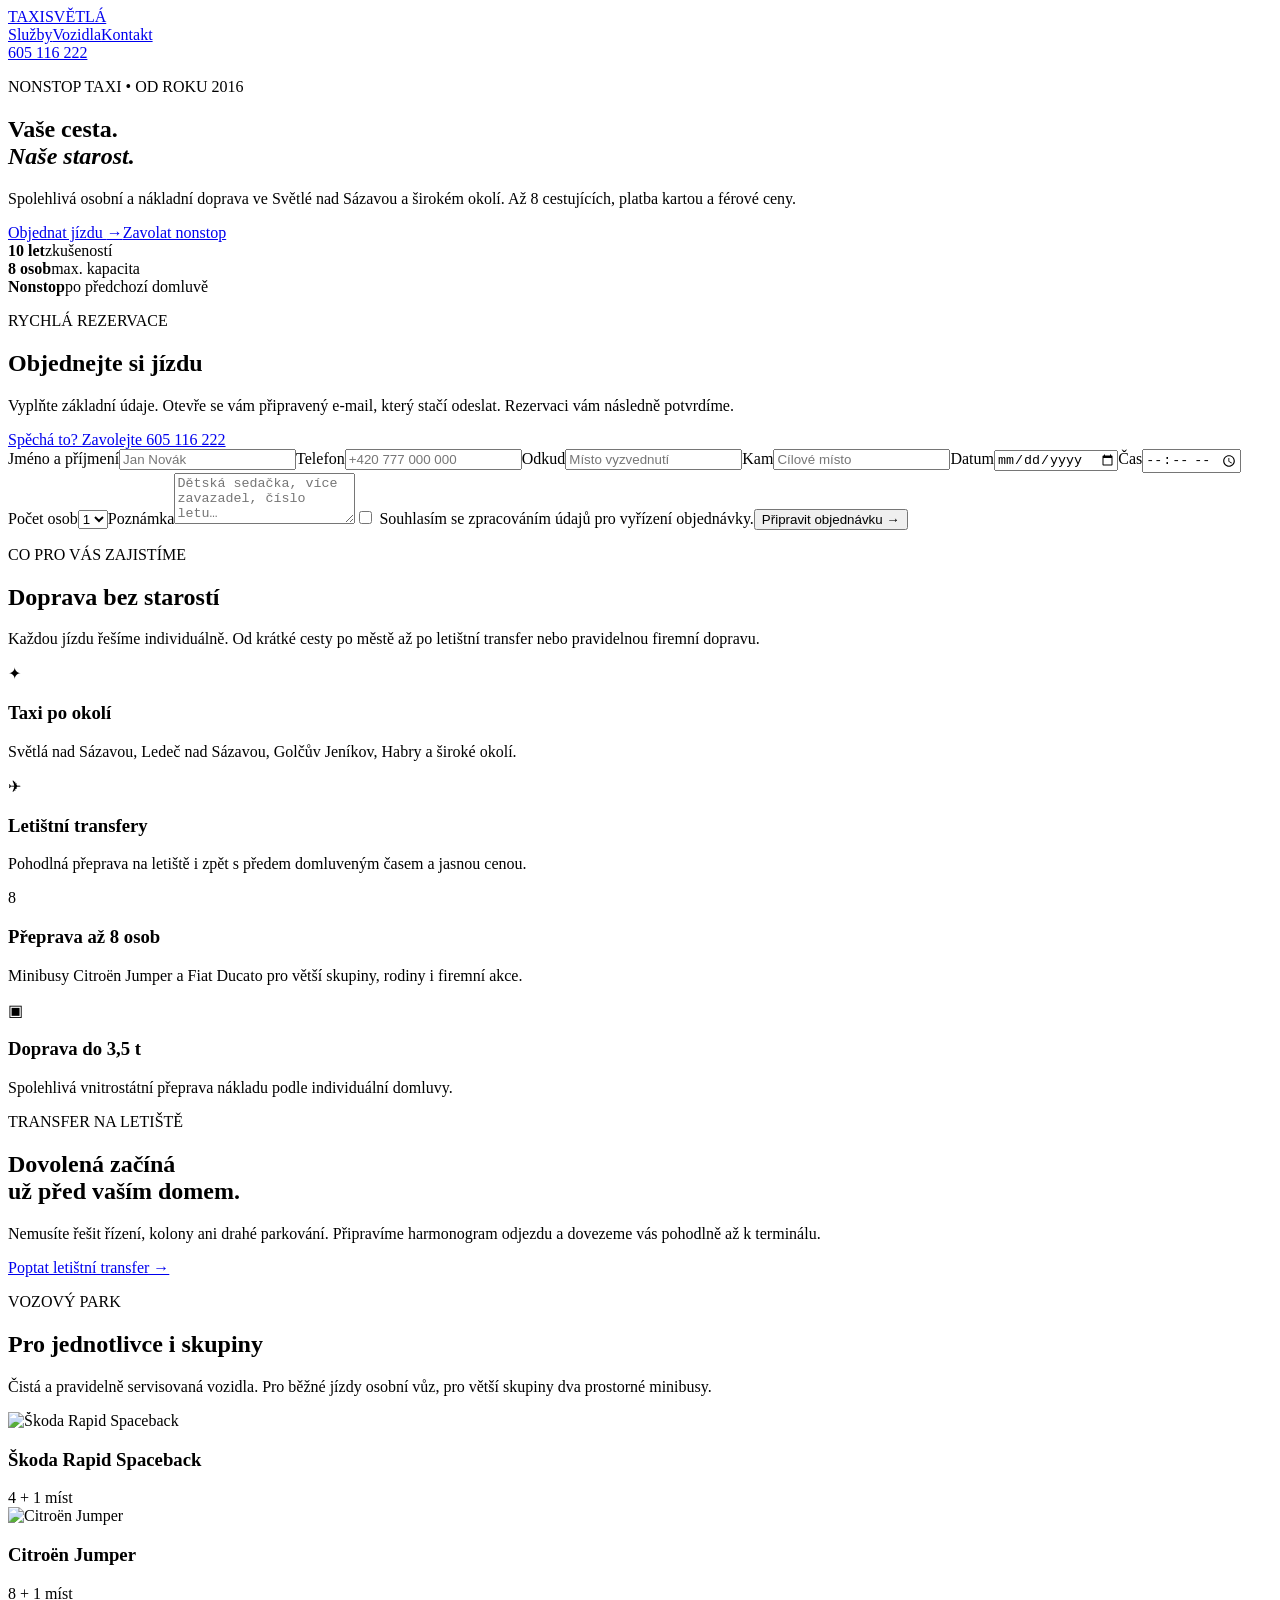
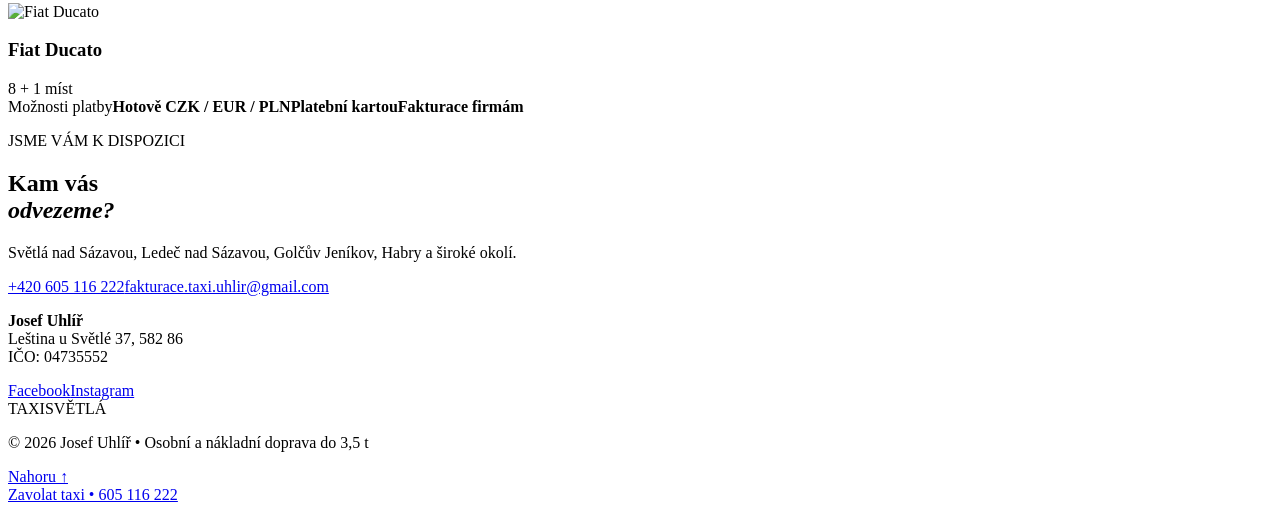
==== index.html @ 85c6365f "Vytvořit nový web Taxi Světlá" ====
<!doctype html>
<html lang="cs">
<head>
  <meta charset="utf-8">
  <meta name="viewport" content="width=device-width,initial-scale=1">
  <title>Nejlevnější taxi Světlá nad Sázavou</title>
  <meta name="description" content="Nonstop taxi Světlá nad Sázavou a okolí. Přeprava až 8 osob, letištní transfery, platba kartou a nákladní doprava do 3,5 t.">
  <link rel="icon" href="images/logo.png">
  <link rel="stylesheet" href="styles.css">
</head>
<body>
<header class="topbar"><a class="brand" href="#top"><span class="brand-mark">TAXI</span><span>SVĚTLÁ</span></a><nav><a href="#sluzby">Služby</a><a href="#vozidla">Vozidla</a><a href="#kontakt">Kontakt</a></nav><a class="phone-pill" href="tel:+420605116222">605 116 222</a></header>
<main>
  <section class="hero" id="top"><div class="hero-overlay"></div><div class="hero-content"><p class="eyebrow"><span></span> NONSTOP TAXI • OD ROKU 2016</p><h1>Vaše cesta.<br><em>Naše starost.</em></h1><p class="hero-copy">Spolehlivá osobní a nákladní doprava ve Světlé nad Sázavou a širokém okolí. Až 8 cestujících, platba kartou a férové ceny.</p><div class="hero-actions"><a class="button button-primary" href="#objednat">Objednat jízdu <span>→</span></a><a class="button button-ghost" href="tel:+420605116222">Zavolat nonstop</a></div><div class="hero-facts"><div><strong>10 let</strong><span>zkušeností</span></div><div><strong>8 osob</strong><span>max. kapacita</span></div><div><strong>Nonstop</strong><span>po předchozí domluvě</span></div></div></div></section>
  <section class="booking-wrap" id="objednat"><div class="booking-intro"><p class="eyebrow"><span></span> RYCHLÁ REZERVACE</p><h2>Objednejte si jízdu</h2><p>Vyplňte základní údaje. Otevře se vám připravený e-mail, který stačí odeslat. Rezervaci vám následně potvrdíme.</p><a href="tel:+420605116222">Spěchá to? Zavolejte 605 116 222</a></div><form class="booking-form" id="booking-form"><label>Jméno a příjmení<input name="name" required autocomplete="name" placeholder="Jan Novák"></label><label>Telefon<input name="phone" required type="tel" autocomplete="tel" placeholder="+420 777 000 000"></label><label>Odkud<input name="from" required placeholder="Místo vyzvednutí"></label><label>Kam<input name="to" required placeholder="Cílové místo"></label><label>Datum<input name="date" required type="date"></label><label>Čas<input name="time" required type="time"></label><label>Počet osob<select name="people"><option>1</option><option>2</option><option>3</option><option>4</option><option>5</option><option>6</option><option>7</option><option>8</option></select></label><label class="wide">Poznámka<textarea name="note" rows="3" placeholder="Dětská sedačka, více zavazadel, číslo letu…"></textarea></label><label class="consent wide"><input type="checkbox" required> Souhlasím se zpracováním údajů pro vyřízení objednávky.</label><button class="button button-primary wide" type="submit">Připravit objednávku <span>→</span></button></form></section>
  <section class="section services" id="sluzby"><div class="section-heading"><div><p class="eyebrow"><span></span> CO PRO VÁS ZAJISTÍME</p><h2>Doprava bez starostí</h2></div><p>Každou jízdu řešíme individuálně. Od krátké cesty po městě až po letištní transfer nebo pravidelnou firemní dopravu.</p></div><div class="service-grid"><article><span class="service-icon">✦</span><h3>Taxi po okolí</h3><p>Světlá nad Sázavou, Ledeč nad Sázavou, Golčův Jeníkov, Habry a široké okolí.</p></article><article><span class="service-icon">✈</span><h3>Letištní transfery</h3><p>Pohodlná přeprava na letiště i zpět s předem domluveným časem a jasnou cenou.</p></article><article><span class="service-icon">8</span><h3>Přeprava až 8 osob</h3><p>Minibusy Citroën Jumper a Fiat Ducato pro větší skupiny, rodiny i firemní akce.</p></article><article><span class="service-icon">▣</span><h3>Doprava do 3,5 t</h3><p>Spolehlivá vnitrostátní přeprava nákladu podle individuální domluvy.</p></article></div></section>
  <section class="airport-band"><div><p class="eyebrow"><span></span> TRANSFER NA LETIŠTĚ</p><h2>Dovolená začíná<br>už před vaším domem.</h2></div><div><p>Nemusíte řešit řízení, kolony ani drahé parkování. Připravíme harmonogram odjezdu a dovezeme vás pohodlně až k terminálu.</p><a class="text-link" href="#objednat">Poptat letištní transfer →</a></div></section>
  <section class="section fleet" id="vozidla"><div class="section-heading"><div><p class="eyebrow"><span></span> VOZOVÝ PARK</p><h2>Pro jednotlivce i skupiny</h2></div><p>Čistá a pravidelně servisovaná vozidla. Pro běžné jízdy osobní vůz, pro větší skupiny dva prostorné minibusy.</p></div><div class="fleet-grid"><article><img src="images/vehicle-5.jpg" alt="Škoda Rapid Spaceback"><div><h3>Škoda Rapid Spaceback</h3><span>4 + 1 míst</span></div></article><article><img src="images/vehicle-1.jpg" alt="Citroën Jumper"><div><h3>Citroën Jumper</h3><span>8 + 1 míst</span></div></article><article><img src="images/vehicle-4.jpg" alt="Fiat Ducato"><div><h3>Fiat Ducato</h3><span>8 + 1 míst</span></div></article></div></section>
  <section class="payments"><span>Možnosti platby</span><strong>Hotově CZK / EUR / PLN</strong><strong>Platební kartou</strong><strong>Fakturace firmám</strong></section>
  <section class="contact" id="kontakt"><div><p class="eyebrow"><span></span> JSME VÁM K DISPOZICI</p><h2>Kam vás<br><em>odvezeme?</em></h2><p class="contact-copy">Světlá nad Sázavou, Ledeč nad Sázavou, Golčův Jeníkov, Habry a široké okolí.</p></div><div class="contact-card"><a class="big-phone" href="tel:+420605116222">+420 605 116 222</a><a href="mailto:fakturace.taxi.uhlir@gmail.com">fakturace.taxi.uhlir@gmail.com</a><p><strong>Josef Uhlíř</strong><br>Leština u Světlé 37, 582 86<br>IČO: 04735552</p><div class="socials"><a href="https://www.facebook.com/taxi.vysocina/" target="_blank" rel="noreferrer">Facebook</a><a href="https://www.instagram.com/nej.taxi/" target="_blank" rel="noreferrer">Instagram</a></div></div></section>
</main>
<footer><div class="brand"><span class="brand-mark">TAXI</span><span>SVĚTLÁ</span></div><p>© 2026 Josef Uhlíř • Osobní a nákladní doprava do 3,5 t</p><a href="#top">Nahoru ↑</a></footer><a class="mobile-call" href="tel:+420605116222">Zavolat taxi • 605 116 222</a>
<script src="script.js"></script>
</body></html>
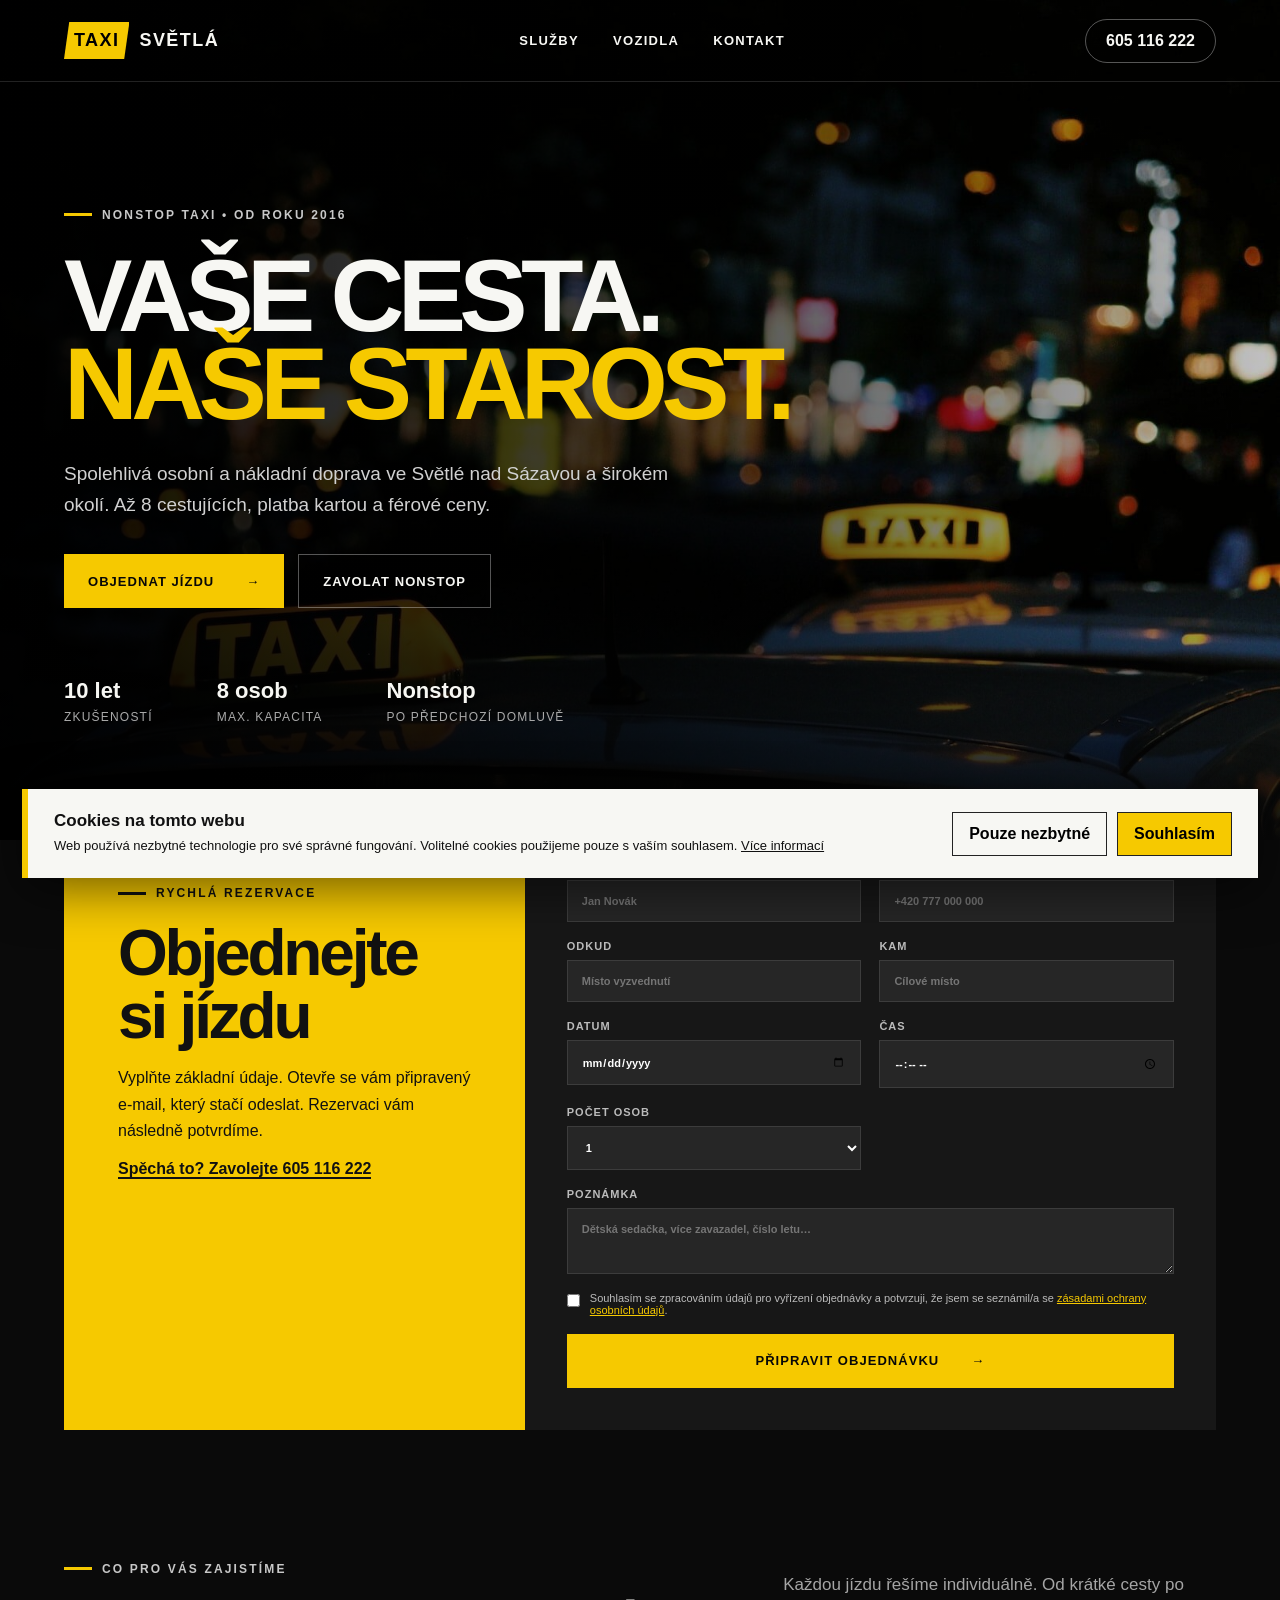
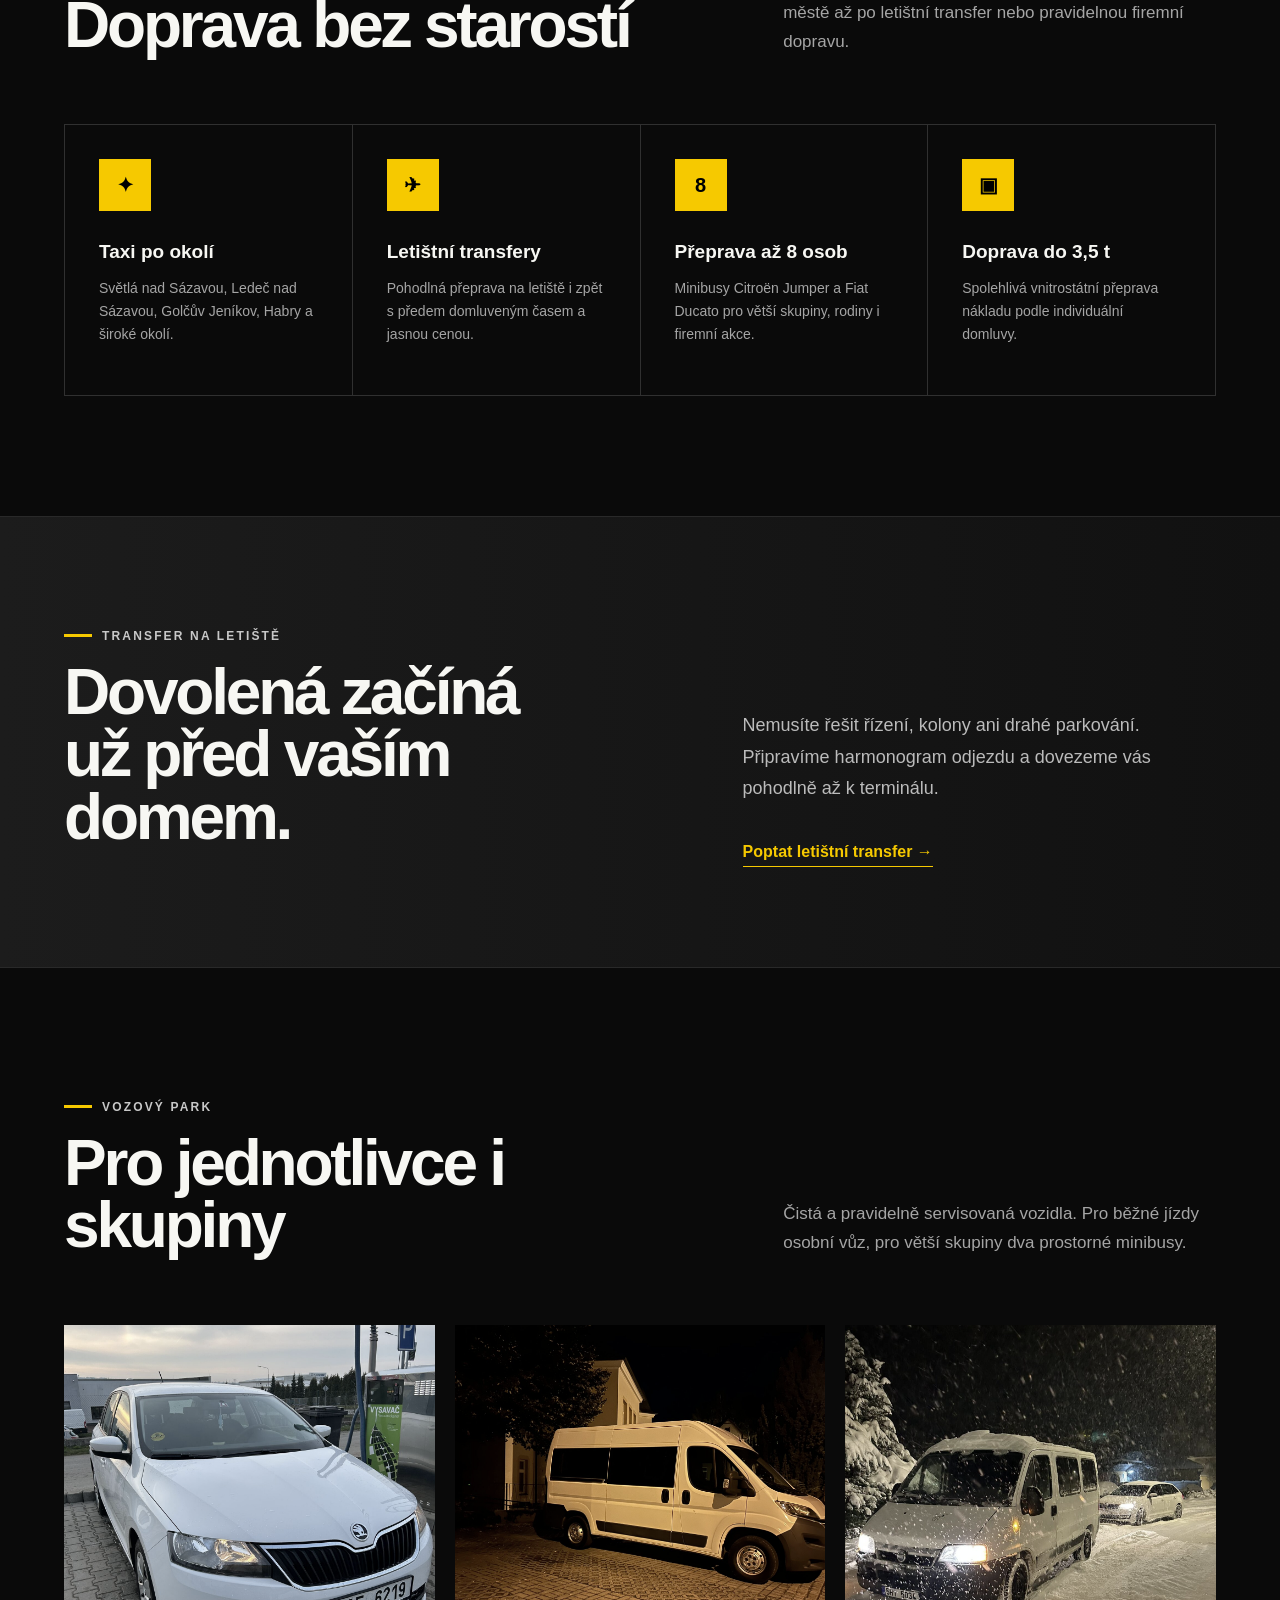
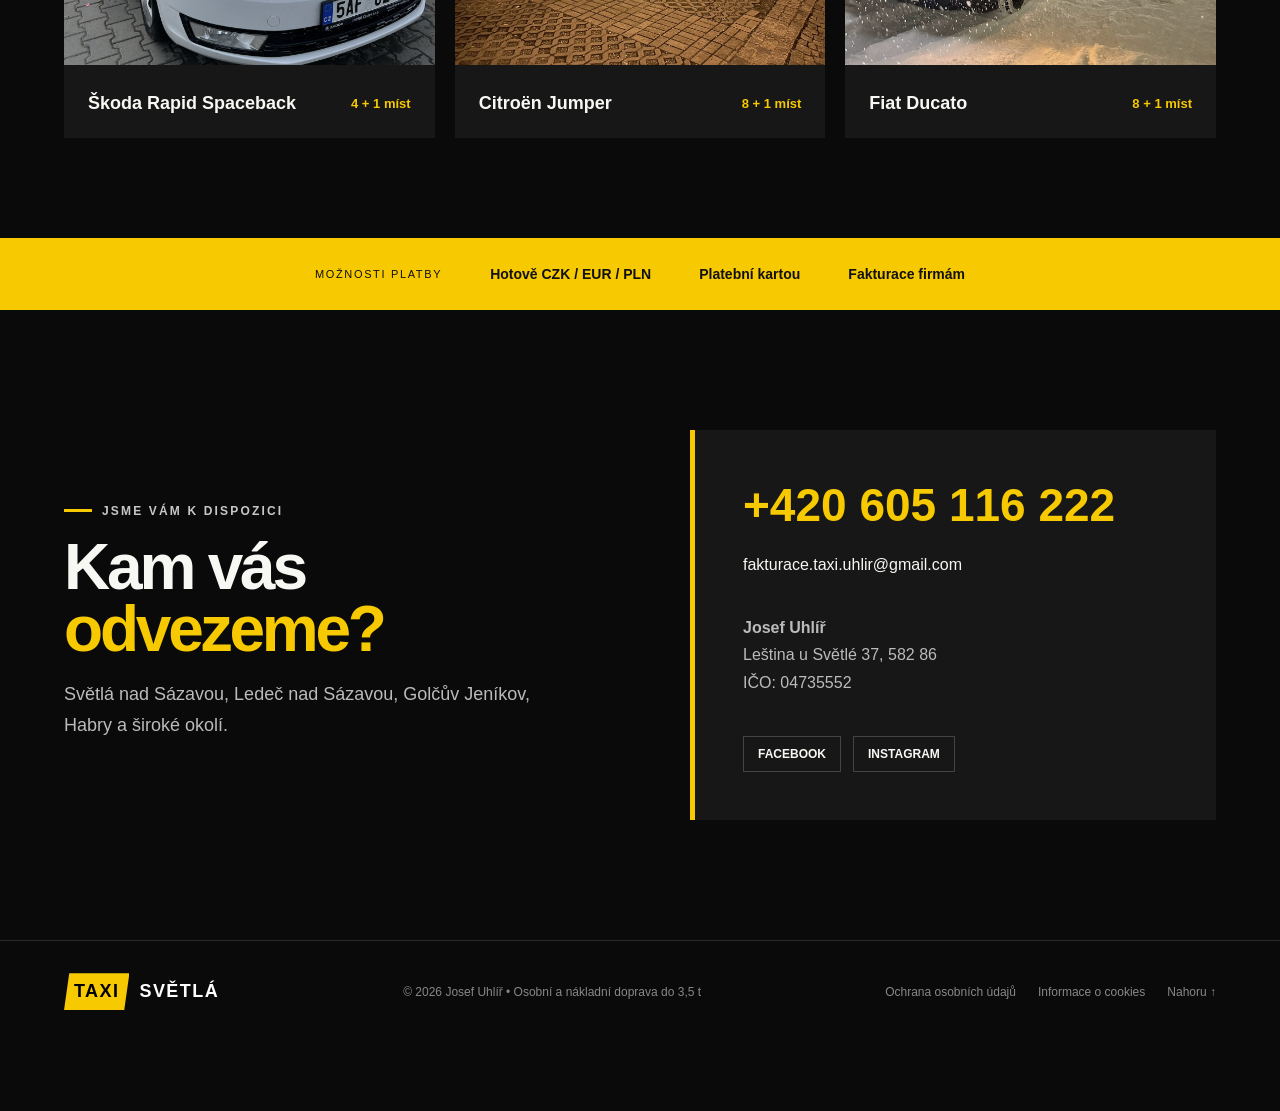
==== commit cc7caabe: "Doplnit ochranu osobních údajů a cookies" ====
--- a/index.html
+++ b/index.html
@@ -12,13 +12,14 @@
 <header class="topbar"><a class="brand" href="#top"><span class="brand-mark">TAXI</span><span>SVĚTLÁ</span></a><nav><a href="#sluzby">Služby</a><a href="#vozidla">Vozidla</a><a href="#kontakt">Kontakt</a></nav><a class="phone-pill" href="tel:+420605116222">605 116 222</a></header>
 <main>
   <section class="hero" id="top"><div class="hero-overlay"></div><div class="hero-content"><p class="eyebrow"><span></span> NONSTOP TAXI • OD ROKU 2016</p><h1>Vaše cesta.<br><em>Naše starost.</em></h1><p class="hero-copy">Spolehlivá osobní a nákladní doprava ve Světlé nad Sázavou a širokém okolí. Až 8 cestujících, platba kartou a férové ceny.</p><div class="hero-actions"><a class="button button-primary" href="#objednat">Objednat jízdu <span>→</span></a><a class="button button-ghost" href="tel:+420605116222">Zavolat nonstop</a></div><div class="hero-facts"><div><strong>10 let</strong><span>zkušeností</span></div><div><strong>8 osob</strong><span>max. kapacita</span></div><div><strong>Nonstop</strong><span>po předchozí domluvě</span></div></div></div></section>
-  <section class="booking-wrap" id="objednat"><div class="booking-intro"><p class="eyebrow"><span></span> RYCHLÁ REZERVACE</p><h2>Objednejte si jízdu</h2><p>Vyplňte základní údaje. Otevře se vám připravený e-mail, který stačí odeslat. Rezervaci vám následně potvrdíme.</p><a href="tel:+420605116222">Spěchá to? Zavolejte 605 116 222</a></div><form class="booking-form" id="booking-form"><label>Jméno a příjmení<input name="name" required autocomplete="name" placeholder="Jan Novák"></label><label>Telefon<input name="phone" required type="tel" autocomplete="tel" placeholder="+420 777 000 000"></label><label>Odkud<input name="from" required placeholder="Místo vyzvednutí"></label><label>Kam<input name="to" required placeholder="Cílové místo"></label><label>Datum<input name="date" required type="date"></label><label>Čas<input name="time" required type="time"></label><label>Počet osob<select name="people"><option>1</option><option>2</option><option>3</option><option>4</option><option>5</option><option>6</option><option>7</option><option>8</option></select></label><label class="wide">Poznámka<textarea name="note" rows="3" placeholder="Dětská sedačka, více zavazadel, číslo letu…"></textarea></label><label class="consent wide"><input type="checkbox" required> Souhlasím se zpracováním údajů pro vyřízení objednávky.</label><button class="button button-primary wide" type="submit">Připravit objednávku <span>→</span></button></form></section>
+  <section class="booking-wrap" id="objednat"><div class="booking-intro"><p class="eyebrow"><span></span> RYCHLÁ REZERVACE</p><h2>Objednejte si jízdu</h2><p>Vyplňte základní údaje. Otevře se vám připravený e-mail, který stačí odeslat. Rezervaci vám následně potvrdíme.</p><a href="tel:+420605116222">Spěchá to? Zavolejte 605 116 222</a></div><form class="booking-form" id="booking-form"><label>Jméno a příjmení<input name="name" required autocomplete="name" placeholder="Jan Novák"></label><label>Telefon<input name="phone" required type="tel" autocomplete="tel" placeholder="+420 777 000 000"></label><label>Odkud<input name="from" required placeholder="Místo vyzvednutí"></label><label>Kam<input name="to" required placeholder="Cílové místo"></label><label>Datum<input name="date" required type="date"></label><label>Čas<input name="time" required type="time"></label><label>Počet osob<select name="people"><option>1</option><option>2</option><option>3</option><option>4</option><option>5</option><option>6</option><option>7</option><option>8</option></select></label><label class="wide">Poznámka<textarea name="note" rows="3" placeholder="Dětská sedačka, více zavazadel, číslo letu…"></textarea></label><label class="consent wide"><input type="checkbox" required><span>Souhlasím se zpracováním údajů pro vyřízení objednávky a potvrzuji, že jsem se seznámil/a se <a href="https://docs.google.com/document/d/1Jdb0YpzjIGGWx3XUp6pt6xvga-RxMo_zxianE8-rR-A/edit?tab=t.0#heading=h.cfyzyocab2c8" target="_blank" rel="noreferrer">zásadami ochrany osobních údajů</a>.</span></label><button class="button button-primary wide" type="submit">Připravit objednávku <span>→</span></button></form></section>
   <section class="section services" id="sluzby"><div class="section-heading"><div><p class="eyebrow"><span></span> CO PRO VÁS ZAJISTÍME</p><h2>Doprava bez starostí</h2></div><p>Každou jízdu řešíme individuálně. Od krátké cesty po městě až po letištní transfer nebo pravidelnou firemní dopravu.</p></div><div class="service-grid"><article><span class="service-icon">✦</span><h3>Taxi po okolí</h3><p>Světlá nad Sázavou, Ledeč nad Sázavou, Golčův Jeníkov, Habry a široké okolí.</p></article><article><span class="service-icon">✈</span><h3>Letištní transfery</h3><p>Pohodlná přeprava na letiště i zpět s předem domluveným časem a jasnou cenou.</p></article><article><span class="service-icon">8</span><h3>Přeprava až 8 osob</h3><p>Minibusy Citroën Jumper a Fiat Ducato pro větší skupiny, rodiny i firemní akce.</p></article><article><span class="service-icon">▣</span><h3>Doprava do 3,5 t</h3><p>Spolehlivá vnitrostátní přeprava nákladu podle individuální domluvy.</p></article></div></section>
   <section class="airport-band"><div><p class="eyebrow"><span></span> TRANSFER NA LETIŠTĚ</p><h2>Dovolená začíná<br>už před vaším domem.</h2></div><div><p>Nemusíte řešit řízení, kolony ani drahé parkování. Připravíme harmonogram odjezdu a dovezeme vás pohodlně až k terminálu.</p><a class="text-link" href="#objednat">Poptat letištní transfer →</a></div></section>
   <section class="section fleet" id="vozidla"><div class="section-heading"><div><p class="eyebrow"><span></span> VOZOVÝ PARK</p><h2>Pro jednotlivce i skupiny</h2></div><p>Čistá a pravidelně servisovaná vozidla. Pro běžné jízdy osobní vůz, pro větší skupiny dva prostorné minibusy.</p></div><div class="fleet-grid"><article><img src="images/vehicle-5.jpg" alt="Škoda Rapid Spaceback"><div><h3>Škoda Rapid Spaceback</h3><span>4 + 1 míst</span></div></article><article><img src="images/vehicle-1.jpg" alt="Citroën Jumper"><div><h3>Citroën Jumper</h3><span>8 + 1 míst</span></div></article><article><img src="images/vehicle-4.jpg" alt="Fiat Ducato"><div><h3>Fiat Ducato</h3><span>8 + 1 míst</span></div></article></div></section>
   <section class="payments"><span>Možnosti platby</span><strong>Hotově CZK / EUR / PLN</strong><strong>Platební kartou</strong><strong>Fakturace firmám</strong></section>
   <section class="contact" id="kontakt"><div><p class="eyebrow"><span></span> JSME VÁM K DISPOZICI</p><h2>Kam vás<br><em>odvezeme?</em></h2><p class="contact-copy">Světlá nad Sázavou, Ledeč nad Sázavou, Golčův Jeníkov, Habry a široké okolí.</p></div><div class="contact-card"><a class="big-phone" href="tel:+420605116222">+420 605 116 222</a><a href="mailto:fakturace.taxi.uhlir@gmail.com">fakturace.taxi.uhlir@gmail.com</a><p><strong>Josef Uhlíř</strong><br>Leština u Světlé 37, 582 86<br>IČO: 04735552</p><div class="socials"><a href="https://www.facebook.com/taxi.vysocina/" target="_blank" rel="noreferrer">Facebook</a><a href="https://www.instagram.com/nej.taxi/" target="_blank" rel="noreferrer">Instagram</a></div></div></section>
 </main>
-<footer><div class="brand"><span class="brand-mark">TAXI</span><span>SVĚTLÁ</span></div><p>© 2026 Josef Uhlíř • Osobní a nákladní doprava do 3,5 t</p><a href="#top">Nahoru ↑</a></footer><a class="mobile-call" href="tel:+420605116222">Zavolat taxi • 605 116 222</a>
+<footer><div class="brand"><span class="brand-mark">TAXI</span><span>SVĚTLÁ</span></div><p>© 2026 Josef Uhlíř • Osobní a nákladní doprava do 3,5 t</p><div class="footer-links"><a href="https://docs.google.com/document/d/1Jdb0YpzjIGGWx3XUp6pt6xvga-RxMo_zxianE8-rR-A/edit?tab=t.0#heading=h.cfyzyocab2c8" target="_blank" rel="noreferrer">Ochrana osobních údajů</a><a href="cookies.html">Informace o cookies</a><a href="#top">Nahoru ↑</a></div></footer><a class="mobile-call" href="tel:+420605116222">Zavolat taxi • 605 116 222</a>
+<aside class="cookie-bar" id="cookie-bar" aria-label="Nastavení cookies"><div><strong>Cookies na tomto webu</strong><p>Web používá nezbytné technologie pro své správné fungování. Volitelné cookies použijeme pouze s vaším souhlasem. <a href="cookies.html">Více informací</a></p></div><div class="cookie-actions"><button id="cookies-essential" type="button">Pouze nezbytné</button><button id="cookies-accept" type="button">Souhlasím</button></div></aside>
 <script src="script.js"></script>
 </body></html>
--- a/styles.css
+++ b/styles.css
@@ -0,0 +1,14 @@
+
+:root { --yellow:#f6c900; --black:#0a0a0a; --panel:#151515; --muted:#a5a5a5; --white:#f7f7f3; }
+*{box-sizing:border-box} html{scroll-behavior:smooth} body{margin:0;background:var(--black);color:var(--white);font-family:Arial,Helvetica,sans-serif} a{color:inherit;text-decoration:none} button,input,select,textarea{font:inherit}
+.topbar{height:82px;padding:0 5vw;display:flex;align-items:center;justify-content:space-between;position:absolute;inset:0 0 auto;z-index:10;border-bottom:1px solid #ffffff22}.brand{display:flex;align-items:center;gap:10px;font-weight:900;letter-spacing:.08em;font-size:18px}.brand-mark{background:var(--yellow);color:#000;padding:8px 10px;clip-path:polygon(8% 0,100% 0,92% 100%,0 100%)}nav{display:flex;gap:34px;font-size:13px;font-weight:700;text-transform:uppercase;letter-spacing:.1em}nav a:hover{color:var(--yellow)}.phone-pill{border:1px solid #ffffff55;border-radius:999px;padding:12px 20px;font-weight:800}.phone-pill:hover{background:var(--yellow);border-color:var(--yellow);color:#000}
+.hero{min-height:840px;position:relative;display:flex;align-items:center;background:url('images/hero.jpg') center/cover no-repeat}.hero-overlay{position:absolute;inset:0;background:linear-gradient(90deg,rgba(0,0,0,.95) 0%,rgba(0,0,0,.72) 50%,rgba(0,0,0,.22) 100%),linear-gradient(0deg,#0a0a0a 0%,transparent 28%)}.hero-content{width:min(1180px,90vw);margin:0 auto;position:relative;padding-top:80px}.eyebrow{display:flex;align-items:center;gap:10px;color:#c8c8c8;font-size:12px;font-weight:800;letter-spacing:.18em}.eyebrow span{display:inline-block;width:28px;height:3px;background:var(--yellow)}h1{font-size:clamp(58px,8vw,110px);line-height:.86;letter-spacing:-.065em;margin:30px 0;text-transform:uppercase;max-width:900px}h1 em,h2 em{font-style:normal;color:var(--yellow)}.hero-copy{max-width:640px;color:#d1d1d1;font-size:19px;line-height:1.65}.hero-actions{display:flex;gap:14px;margin-top:34px}.button{min-height:54px;padding:0 24px;display:inline-flex;align-items:center;justify-content:center;gap:32px;border:0;font-size:13px;font-weight:900;letter-spacing:.08em;text-transform:uppercase;cursor:pointer}.button-primary{background:var(--yellow);color:#080808}.button-primary:hover{background:#ffdc32}.button-ghost{border:1px solid #ffffff55}.button-ghost:hover{border-color:white}.hero-facts{display:flex;margin-top:70px;gap:64px}.hero-facts div{display:flex;flex-direction:column}.hero-facts strong{font-size:22px}.hero-facts span{color:#aaa;font-size:12px;text-transform:uppercase;letter-spacing:.1em;margin-top:6px}
+.booking-wrap{width:min(1180px,90vw);margin:-22px auto 0;position:relative;display:grid;grid-template-columns:.8fr 1.2fr;background:var(--yellow);color:#111}.booking-intro{padding:54px}.booking-intro .eyebrow{color:#111}.booking-intro .eyebrow span{background:#111}.booking-intro h2,.section h2,.airport-band h2,.contact h2{font-size:clamp(40px,5vw,68px);line-height:.98;letter-spacing:-.05em;margin:18px 0}.booking-intro p{line-height:1.65;max-width:430px}.booking-intro>a{font-weight:900;border-bottom:2px solid #111}.booking-form{background:#171717;padding:42px;display:grid;grid-template-columns:1fr 1fr;gap:18px;color:white}.booking-form label{font-size:11px;text-transform:uppercase;letter-spacing:.09em;color:#bbb;font-weight:800}.booking-form input,.booking-form select,.booking-form textarea{display:block;width:100%;margin-top:8px;background:#262626;border:1px solid #3c3c3c;color:white;padding:14px;outline:none}.booking-form input:focus,.booking-form select:focus,.booking-form textarea:focus{border-color:var(--yellow)}.booking-form .wide{grid-column:1/-1}.booking-form .consent{display:flex;align-items:flex-start;gap:10px;text-transform:none;font-weight:400;letter-spacing:0}.consent input{width:auto;margin:2px 0}.booking-form button{width:100%}
+.section{width:min(1180px,90vw);margin:0 auto;padding:120px 0}.section-heading{display:grid;grid-template-columns:1.2fr .8fr;gap:70px;align-items:end;margin-bottom:50px}.section-heading>p{color:var(--muted);font-size:17px;line-height:1.7}.service-grid{display:grid;grid-template-columns:repeat(4,1fr);border-top:1px solid #303030;border-left:1px solid #303030}.service-grid article{padding:34px;border-right:1px solid #303030;border-bottom:1px solid #303030;min-height:260px}.service-icon{display:grid;place-items:center;width:52px;height:52px;background:var(--yellow);color:#000;font-weight:900;font-size:20px}.service-grid h3{font-size:19px;margin:30px 0 12px}.service-grid p{color:var(--muted);line-height:1.65;font-size:14px}
+.airport-band{padding:100px max(5vw,calc((100vw - 1180px)/2));display:grid;grid-template-columns:1.1fr .9fr;gap:100px;align-items:end;background:linear-gradient(90deg,#1c1c1c,#111);border-top:1px solid #292929;border-bottom:1px solid #292929}.airport-band>div:last-child p{color:#bbb;font-size:18px;line-height:1.75}.text-link{display:inline-block;color:var(--yellow);font-weight:900;margin-top:20px;border-bottom:1px solid var(--yellow);padding-bottom:5px}
+.fleet{padding-bottom:100px}.fleet-grid{display:grid;grid-template-columns:repeat(3,1fr);gap:20px}.fleet-grid article{background:#171717;overflow:hidden}.fleet-grid img{width:100%;height:340px;object-fit:cover;filter:saturate(.75);transition:.4s}.fleet-grid article:hover img{transform:scale(1.025);filter:saturate(1)}.fleet-grid article>div{padding:24px;display:flex;justify-content:space-between;align-items:center}.fleet-grid h3{margin:0;font-size:18px}.fleet-grid span{color:var(--yellow);font-weight:800;font-size:13px}
+.payments{display:flex;align-items:center;justify-content:center;gap:48px;padding:28px 5vw;background:var(--yellow);color:#111}.payments span{text-transform:uppercase;font-size:11px;letter-spacing:.15em}.payments strong{font-size:14px}.contact{width:min(1180px,90vw);margin:0 auto;padding:120px 0;display:grid;grid-template-columns:1fr 1fr;gap:100px;align-items:center}.contact-copy{color:#bbb;max-width:500px;line-height:1.7;font-size:18px}.contact-card{background:#171717;border-left:5px solid var(--yellow);padding:48px;display:flex;flex-direction:column;align-items:flex-start;gap:24px}.big-phone{font-size:clamp(28px,4vw,46px);font-weight:900;color:var(--yellow)}.contact-card>p{color:#bbb;line-height:1.7}.socials{display:flex;gap:12px}.socials a{border:1px solid #444;padding:10px 14px;font-size:12px;font-weight:800;text-transform:uppercase}footer{border-top:1px solid #292929;padding:32px 5vw 100px;display:flex;align-items:center;justify-content:space-between;color:#888;font-size:12px}footer .brand{color:white}.mobile-call{display:none}
+@media(max-width:900px){nav{display:none}.hero{min-height:760px}.hero-content{padding-top:100px}.hero-facts{gap:28px}.booking-wrap,.section-heading,.airport-band,.contact{grid-template-columns:1fr}.booking-intro{padding:38px}.service-grid{grid-template-columns:1fr 1fr}.fleet-grid{grid-template-columns:1fr}.fleet-grid img{height:420px}.airport-band{gap:25px}.payments{flex-wrap:wrap;gap:20px 36px}.contact{gap:30px}}
+@media(max-width:600px){.topbar{height:70px}.phone-pill{display:none}.brand{font-size:14px}.hero{min-height:720px}.hero-overlay{background:linear-gradient(90deg,rgba(0,0,0,.93),rgba(0,0,0,.5)),linear-gradient(0deg,#0a0a0a,transparent 40%)}h1{font-size:54px}.hero-copy{font-size:16px}.hero-actions{flex-direction:column;align-items:stretch}.hero-facts{margin-top:42px;display:grid;grid-template-columns:1fr 1fr}.hero-facts div:last-child{display:none}.booking-wrap{width:100%;margin:0}.booking-form{grid-template-columns:1fr;padding:28px 20px}.booking-form label{grid-column:1/-1}.section{padding:80px 0}.section-heading{gap:10px}.service-grid{grid-template-columns:1fr}.service-grid article{min-height:auto}.airport-band{padding-top:70px;padding-bottom:70px}.fleet-grid img{height:300px}.payments{justify-content:flex-start}.contact{padding:80px 0}.contact-card{padding:28px 22px}.big-phone{font-size:27px}footer{padding-bottom:90px;align-items:flex-start;gap:20px;flex-direction:column}.mobile-call{display:block;position:fixed;z-index:30;bottom:12px;left:12px;right:12px;text-align:center;background:var(--yellow);color:#000;padding:16px;font-size:13px;font-weight:900;text-transform:uppercase;box-shadow:0 8px 28px #000}}
+
+.booking-form .honeypot{display:none}.consent a{color:var(--yellow);text-decoration:underline}.footer-links{display:flex;gap:22px}.footer-links a:hover{color:white}.cookie-bar{position:fixed;z-index:50;left:22px;right:22px;bottom:22px;background:#f7f7f3;color:#111;border-left:6px solid var(--yellow);box-shadow:0 12px 50px #0008;padding:22px 26px;display:flex;align-items:center;justify-content:space-between;gap:28px}.cookie-bar[hidden]{display:none}.cookie-bar strong{font-size:17px}.cookie-bar p{margin:6px 0 0;line-height:1.45;font-size:13px}.cookie-bar p a{text-decoration:underline}.cookie-actions{display:flex;gap:10px;flex-shrink:0}.cookie-actions button{border:1px solid #222;background:transparent;padding:12px 16px;font-weight:800;cursor:pointer}.cookie-actions button:last-child{background:var(--yellow)}.legal-page{width:min(850px,90vw);margin:0 auto;padding:60px 0 100px}.legal-page>.brand{margin-bottom:80px}.legal-page h1{font-size:clamp(50px,8vw,90px)}.legal-page h2{font-size:26px;margin-top:40px}.legal-page p{color:#bbb;line-height:1.75;font-size:16px}.legal-page .button{margin-top:30px}.thank-you{min-height:100vh;display:flex;flex-direction:column;align-items:flex-start;justify-content:center}.thank-you>.brand{position:absolute;top:50px}@media(max-width:700px){.cookie-bar{left:10px;right:10px;bottom:80px;align-items:stretch;flex-direction:column}.cookie-actions{display:grid;grid-template-columns:1fr 1fr}.footer-links{flex-direction:column}.legal-page>.brand{margin-bottom:55px}}
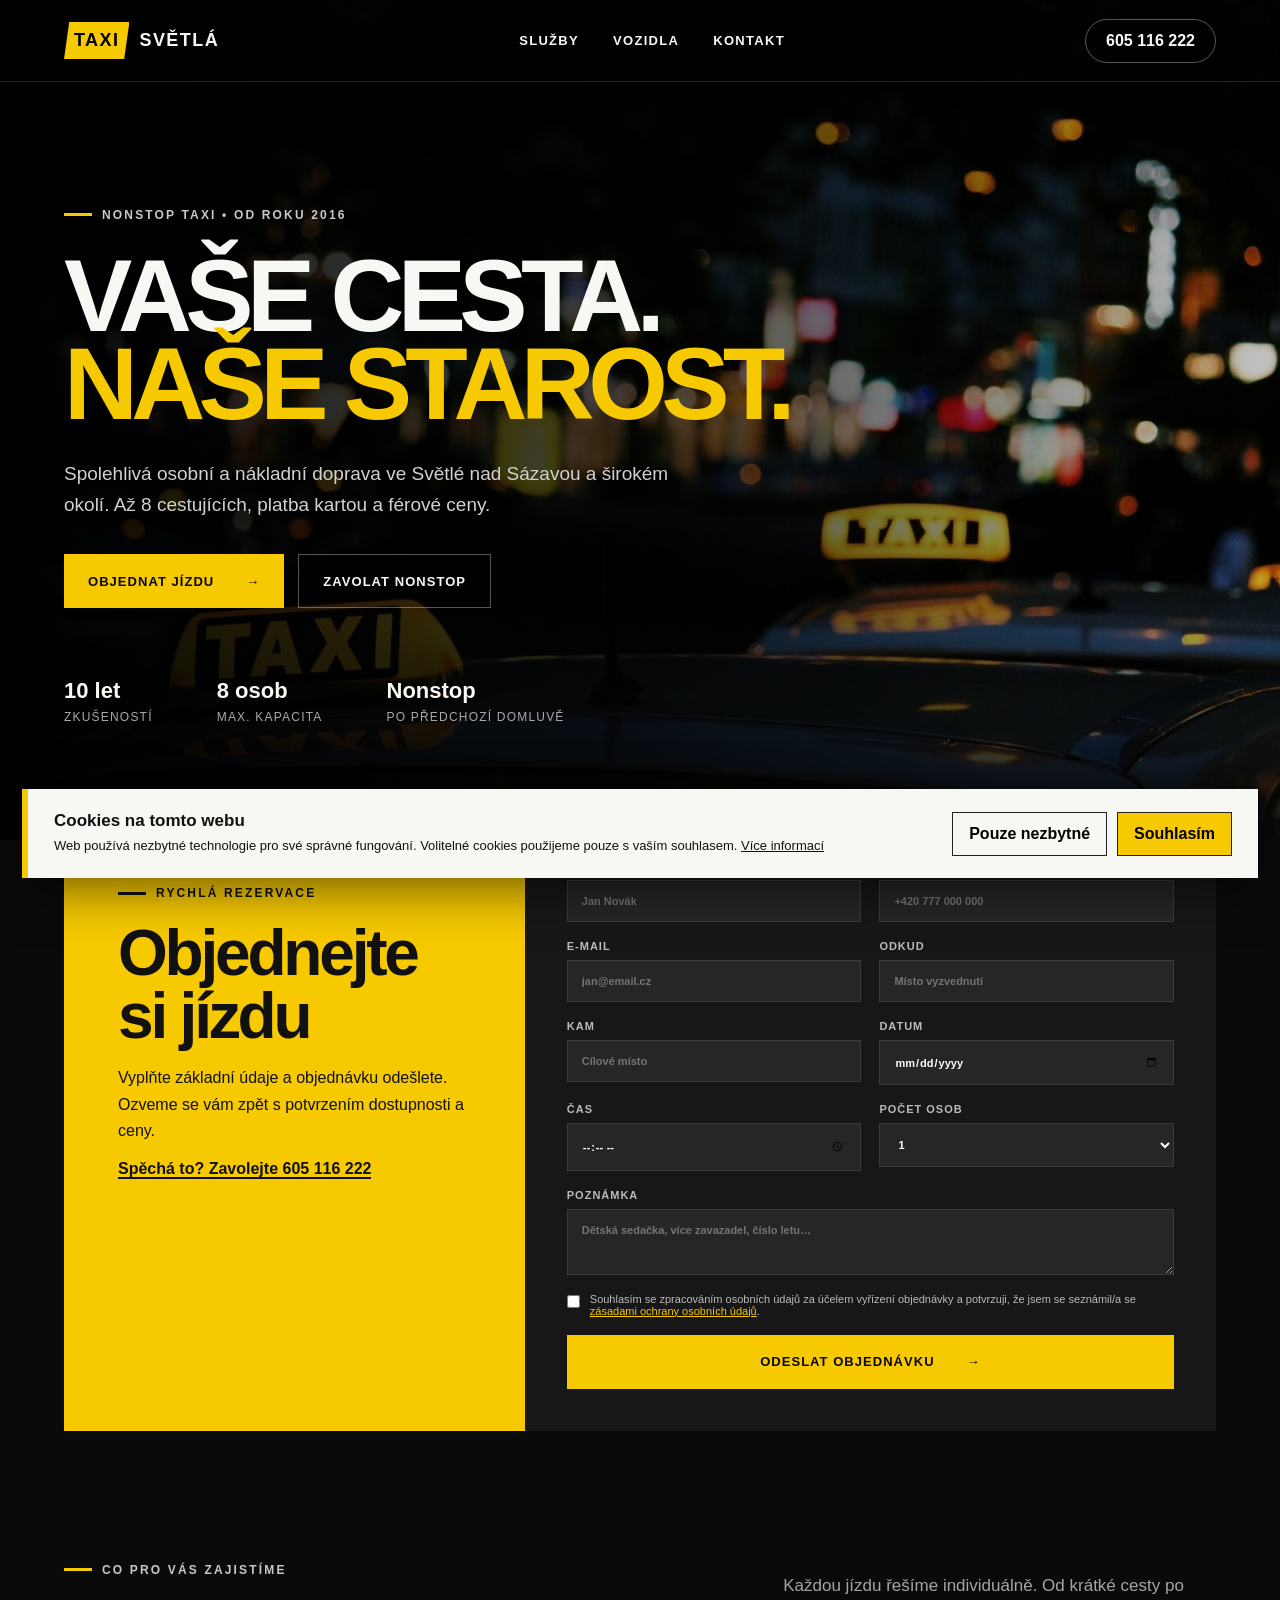
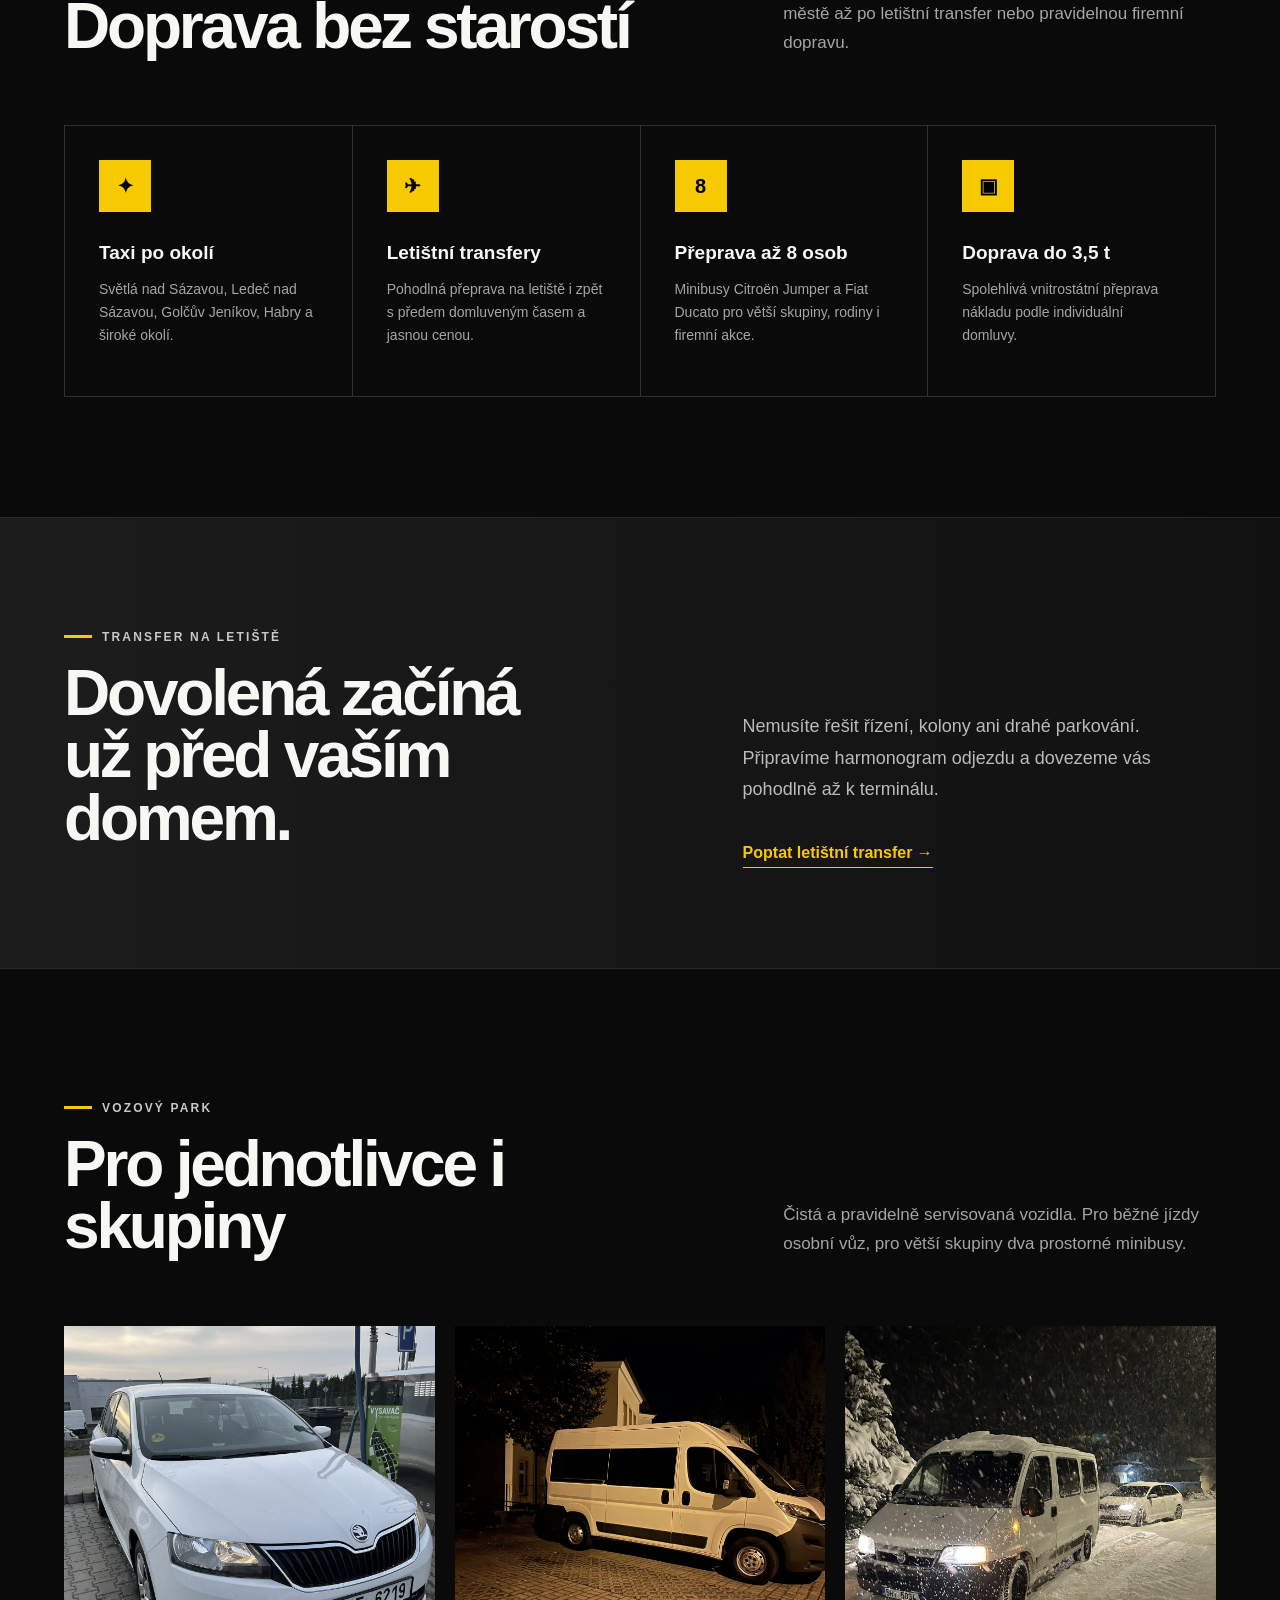
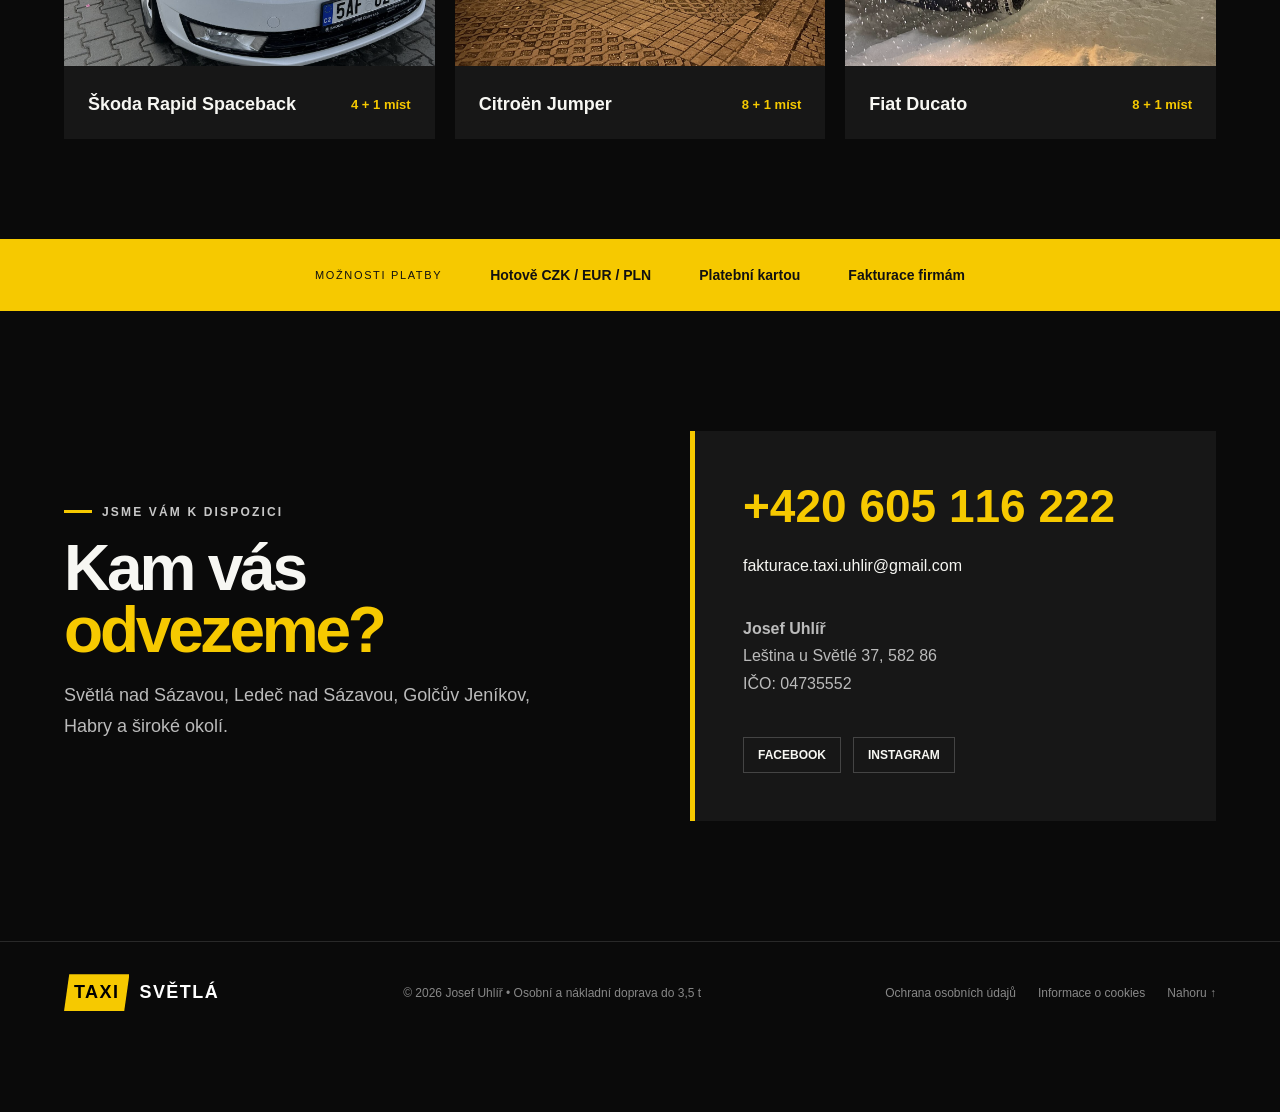
==== commit d684dd40: "Zapojit skutečné odesílání objednávek" ====
--- a/index.html
+++ b/index.html
@@ -12,7 +12,7 @@
 <header class="topbar"><a class="brand" href="#top"><span class="brand-mark">TAXI</span><span>SVĚTLÁ</span></a><nav><a href="#sluzby">Služby</a><a href="#vozidla">Vozidla</a><a href="#kontakt">Kontakt</a></nav><a class="phone-pill" href="tel:+420605116222">605 116 222</a></header>
 <main>
   <section class="hero" id="top"><div class="hero-overlay"></div><div class="hero-content"><p class="eyebrow"><span></span> NONSTOP TAXI • OD ROKU 2016</p><h1>Vaše cesta.<br><em>Naše starost.</em></h1><p class="hero-copy">Spolehlivá osobní a nákladní doprava ve Světlé nad Sázavou a širokém okolí. Až 8 cestujících, platba kartou a férové ceny.</p><div class="hero-actions"><a class="button button-primary" href="#objednat">Objednat jízdu <span>→</span></a><a class="button button-ghost" href="tel:+420605116222">Zavolat nonstop</a></div><div class="hero-facts"><div><strong>10 let</strong><span>zkušeností</span></div><div><strong>8 osob</strong><span>max. kapacita</span></div><div><strong>Nonstop</strong><span>po předchozí domluvě</span></div></div></div></section>
-  <section class="booking-wrap" id="objednat"><div class="booking-intro"><p class="eyebrow"><span></span> RYCHLÁ REZERVACE</p><h2>Objednejte si jízdu</h2><p>Vyplňte základní údaje. Otevře se vám připravený e-mail, který stačí odeslat. Rezervaci vám následně potvrdíme.</p><a href="tel:+420605116222">Spěchá to? Zavolejte 605 116 222</a></div><form class="booking-form" id="booking-form"><label>Jméno a příjmení<input name="name" required autocomplete="name" placeholder="Jan Novák"></label><label>Telefon<input name="phone" required type="tel" autocomplete="tel" placeholder="+420 777 000 000"></label><label>Odkud<input name="from" required placeholder="Místo vyzvednutí"></label><label>Kam<input name="to" required placeholder="Cílové místo"></label><label>Datum<input name="date" required type="date"></label><label>Čas<input name="time" required type="time"></label><label>Počet osob<select name="people"><option>1</option><option>2</option><option>3</option><option>4</option><option>5</option><option>6</option><option>7</option><option>8</option></select></label><label class="wide">Poznámka<textarea name="note" rows="3" placeholder="Dětská sedačka, více zavazadel, číslo letu…"></textarea></label><label class="consent wide"><input type="checkbox" required><span>Souhlasím se zpracováním údajů pro vyřízení objednávky a potvrzuji, že jsem se seznámil/a se <a href="https://docs.google.com/document/d/1Jdb0YpzjIGGWx3XUp6pt6xvga-RxMo_zxianE8-rR-A/edit?tab=t.0#heading=h.cfyzyocab2c8" target="_blank" rel="noreferrer">zásadami ochrany osobních údajů</a>.</span></label><button class="button button-primary wide" type="submit">Připravit objednávku <span>→</span></button></form></section>
+  <section class="booking-wrap" id="objednat"><div class="booking-intro"><p class="eyebrow"><span></span> RYCHLÁ REZERVACE</p><h2>Objednejte si jízdu</h2><p>Vyplňte základní údaje a objednávku odešlete. Ozveme se vám zpět s potvrzením dostupnosti a ceny.</p><a href="tel:+420605116222">Spěchá to? Zavolejte 605 116 222</a></div><form class="booking-form" id="booking-form" action="https://formsubmit.co/fakturace.taxi.uhlir@gmail.com" method="POST"><input type="hidden" name="_subject" value="Nová objednávka přepravy z webu"><input type="hidden" name="_template" value="table"><input type="hidden" name="_next" value="https://taxi-svetla.github.io/taxi-svetla-web/dekujeme.html"><input class="honeypot" type="text" name="_honey" tabindex="-1" autocomplete="off"><label>Jméno a příjmení<input name="Jméno" required autocomplete="name" placeholder="Jan Novák"></label><label>Telefon<input name="Telefon" required type="tel" autocomplete="tel" placeholder="+420 777 000 000"></label><label>E-mail<input name="email" required type="email" autocomplete="email" placeholder="jan@email.cz"></label><label>Odkud<input name="Odkud" required placeholder="Místo vyzvednutí"></label><label>Kam<input name="Kam" required placeholder="Cílové místo"></label><label>Datum<input name="Datum" required type="date"></label><label>Čas<input name="Čas" required type="time"></label><label>Počet osob<select name="Počet osob"><option>1</option><option>2</option><option>3</option><option>4</option><option>5</option><option>6</option><option>7</option><option>8</option></select></label><label class="wide">Poznámka<textarea name="Poznámka" rows="3" placeholder="Dětská sedačka, více zavazadel, číslo letu…"></textarea></label><label class="consent wide"><input type="checkbox" name="Souhlas se zpracováním osobních údajů" value="ANO" required><span>Souhlasím se zpracováním osobních údajů za účelem vyřízení objednávky a potvrzuji, že jsem se seznámil/a se <a href="https://docs.google.com/document/d/1Jdb0YpzjIGGWx3XUp6pt6xvga-RxMo_zxianE8-rR-A/edit?tab=t.0#heading=h.cfyzyocab2c8" target="_blank" rel="noreferrer">zásadami ochrany osobních údajů</a>.</span></label><button class="button button-primary wide" type="submit">Odeslat objednávku <span>→</span></button></form></section>
   <section class="section services" id="sluzby"><div class="section-heading"><div><p class="eyebrow"><span></span> CO PRO VÁS ZAJISTÍME</p><h2>Doprava bez starostí</h2></div><p>Každou jízdu řešíme individuálně. Od krátké cesty po městě až po letištní transfer nebo pravidelnou firemní dopravu.</p></div><div class="service-grid"><article><span class="service-icon">✦</span><h3>Taxi po okolí</h3><p>Světlá nad Sázavou, Ledeč nad Sázavou, Golčův Jeníkov, Habry a široké okolí.</p></article><article><span class="service-icon">✈</span><h3>Letištní transfery</h3><p>Pohodlná přeprava na letiště i zpět s předem domluveným časem a jasnou cenou.</p></article><article><span class="service-icon">8</span><h3>Přeprava až 8 osob</h3><p>Minibusy Citroën Jumper a Fiat Ducato pro větší skupiny, rodiny i firemní akce.</p></article><article><span class="service-icon">▣</span><h3>Doprava do 3,5 t</h3><p>Spolehlivá vnitrostátní přeprava nákladu podle individuální domluvy.</p></article></div></section>
   <section class="airport-band"><div><p class="eyebrow"><span></span> TRANSFER NA LETIŠTĚ</p><h2>Dovolená začíná<br>už před vaším domem.</h2></div><div><p>Nemusíte řešit řízení, kolony ani drahé parkování. Připravíme harmonogram odjezdu a dovezeme vás pohodlně až k terminálu.</p><a class="text-link" href="#objednat">Poptat letištní transfer →</a></div></section>
   <section class="section fleet" id="vozidla"><div class="section-heading"><div><p class="eyebrow"><span></span> VOZOVÝ PARK</p><h2>Pro jednotlivce i skupiny</h2></div><p>Čistá a pravidelně servisovaná vozidla. Pro běžné jízdy osobní vůz, pro větší skupiny dva prostorné minibusy.</p></div><div class="fleet-grid"><article><img src="images/vehicle-5.jpg" alt="Škoda Rapid Spaceback"><div><h3>Škoda Rapid Spaceback</h3><span>4 + 1 míst</span></div></article><article><img src="images/vehicle-1.jpg" alt="Citroën Jumper"><div><h3>Citroën Jumper</h3><span>8 + 1 míst</span></div></article><article><img src="images/vehicle-4.jpg" alt="Fiat Ducato"><div><h3>Fiat Ducato</h3><span>8 + 1 míst</span></div></article></div></section>
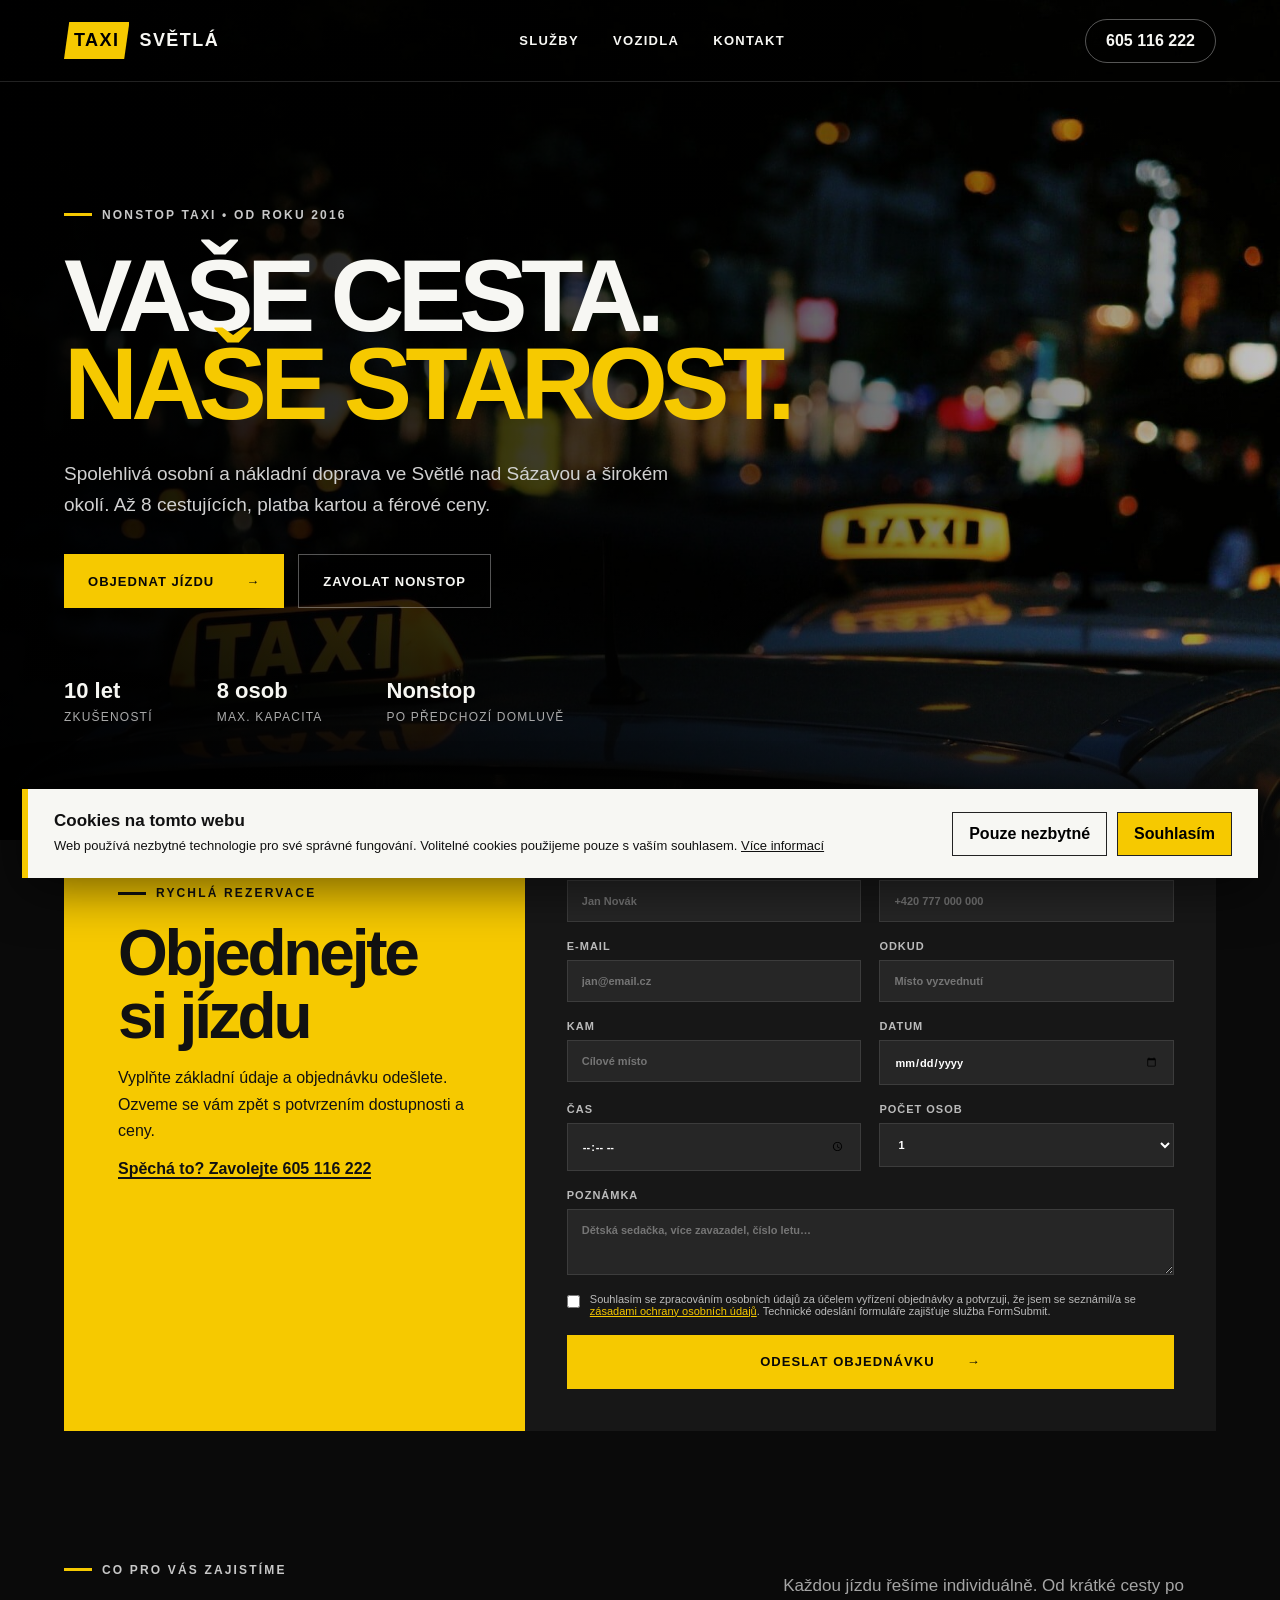
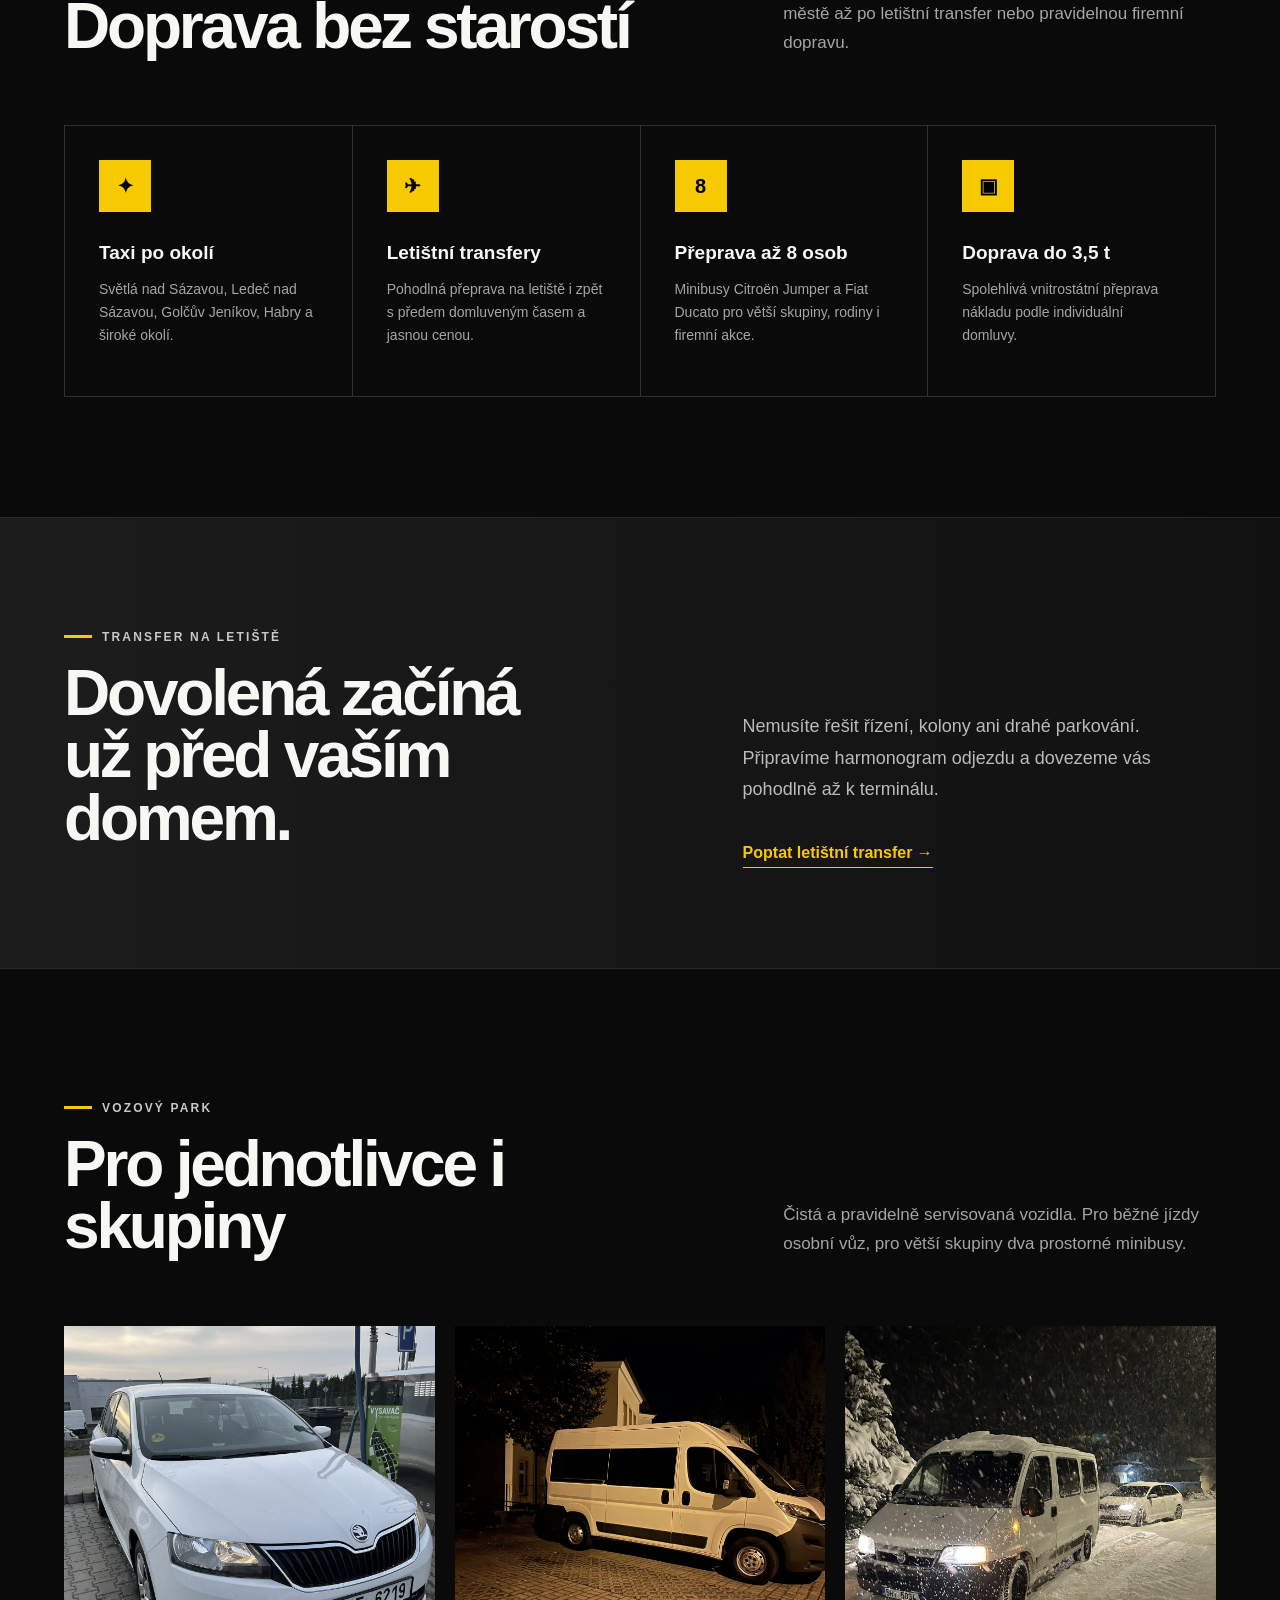
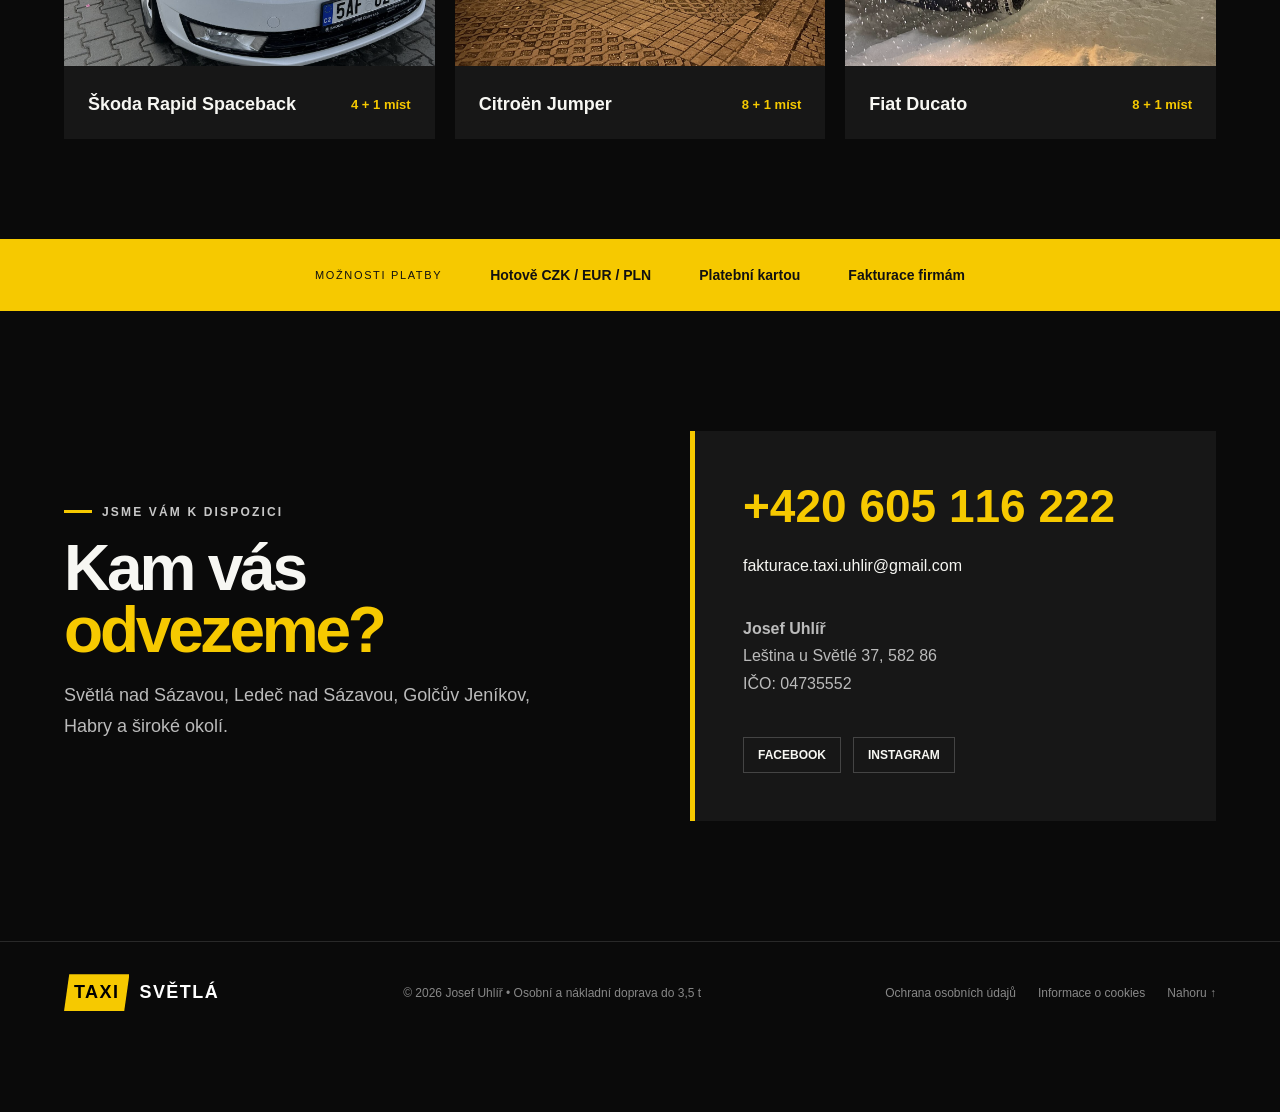
==== commit a968c3db: "Upřesnit zpracování údajů formuláře" ====
--- a/index.html
+++ b/index.html
@@ -12,7 +12,7 @@
 <header class="topbar"><a class="brand" href="#top"><span class="brand-mark">TAXI</span><span>SVĚTLÁ</span></a><nav><a href="#sluzby">Služby</a><a href="#vozidla">Vozidla</a><a href="#kontakt">Kontakt</a></nav><a class="phone-pill" href="tel:+420605116222">605 116 222</a></header>
 <main>
   <section class="hero" id="top"><div class="hero-overlay"></div><div class="hero-content"><p class="eyebrow"><span></span> NONSTOP TAXI • OD ROKU 2016</p><h1>Vaše cesta.<br><em>Naše starost.</em></h1><p class="hero-copy">Spolehlivá osobní a nákladní doprava ve Světlé nad Sázavou a širokém okolí. Až 8 cestujících, platba kartou a férové ceny.</p><div class="hero-actions"><a class="button button-primary" href="#objednat">Objednat jízdu <span>→</span></a><a class="button button-ghost" href="tel:+420605116222">Zavolat nonstop</a></div><div class="hero-facts"><div><strong>10 let</strong><span>zkušeností</span></div><div><strong>8 osob</strong><span>max. kapacita</span></div><div><strong>Nonstop</strong><span>po předchozí domluvě</span></div></div></div></section>
-  <section class="booking-wrap" id="objednat"><div class="booking-intro"><p class="eyebrow"><span></span> RYCHLÁ REZERVACE</p><h2>Objednejte si jízdu</h2><p>Vyplňte základní údaje a objednávku odešlete. Ozveme se vám zpět s potvrzením dostupnosti a ceny.</p><a href="tel:+420605116222">Spěchá to? Zavolejte 605 116 222</a></div><form class="booking-form" id="booking-form" action="https://formsubmit.co/fakturace.taxi.uhlir@gmail.com" method="POST"><input type="hidden" name="_subject" value="Nová objednávka přepravy z webu"><input type="hidden" name="_template" value="table"><input type="hidden" name="_next" value="https://taxi-svetla.github.io/taxi-svetla-web/dekujeme.html"><input class="honeypot" type="text" name="_honey" tabindex="-1" autocomplete="off"><label>Jméno a příjmení<input name="Jméno" required autocomplete="name" placeholder="Jan Novák"></label><label>Telefon<input name="Telefon" required type="tel" autocomplete="tel" placeholder="+420 777 000 000"></label><label>E-mail<input name="email" required type="email" autocomplete="email" placeholder="jan@email.cz"></label><label>Odkud<input name="Odkud" required placeholder="Místo vyzvednutí"></label><label>Kam<input name="Kam" required placeholder="Cílové místo"></label><label>Datum<input name="Datum" required type="date"></label><label>Čas<input name="Čas" required type="time"></label><label>Počet osob<select name="Počet osob"><option>1</option><option>2</option><option>3</option><option>4</option><option>5</option><option>6</option><option>7</option><option>8</option></select></label><label class="wide">Poznámka<textarea name="Poznámka" rows="3" placeholder="Dětská sedačka, více zavazadel, číslo letu…"></textarea></label><label class="consent wide"><input type="checkbox" name="Souhlas se zpracováním osobních údajů" value="ANO" required><span>Souhlasím se zpracováním osobních údajů za účelem vyřízení objednávky a potvrzuji, že jsem se seznámil/a se <a href="https://docs.google.com/document/d/1Jdb0YpzjIGGWx3XUp6pt6xvga-RxMo_zxianE8-rR-A/edit?tab=t.0#heading=h.cfyzyocab2c8" target="_blank" rel="noreferrer">zásadami ochrany osobních údajů</a>.</span></label><button class="button button-primary wide" type="submit">Odeslat objednávku <span>→</span></button></form></section>
+  <section class="booking-wrap" id="objednat"><div class="booking-intro"><p class="eyebrow"><span></span> RYCHLÁ REZERVACE</p><h2>Objednejte si jízdu</h2><p>Vyplňte základní údaje a objednávku odešlete. Ozveme se vám zpět s potvrzením dostupnosti a ceny.</p><a href="tel:+420605116222">Spěchá to? Zavolejte 605 116 222</a></div><form class="booking-form" id="booking-form" action="https://formsubmit.co/fakturace.taxi.uhlir@gmail.com" method="POST"><input type="hidden" name="_subject" value="Nová objednávka přepravy z webu"><input type="hidden" name="_template" value="table"><input type="hidden" name="_next" value="https://taxi-svetla.github.io/taxi-svetla-web/dekujeme.html"><input class="honeypot" type="text" name="_honey" tabindex="-1" autocomplete="off"><label>Jméno a příjmení<input name="Jméno" required autocomplete="name" placeholder="Jan Novák"></label><label>Telefon<input name="Telefon" required type="tel" autocomplete="tel" placeholder="+420 777 000 000"></label><label>E-mail<input name="email" required type="email" autocomplete="email" placeholder="jan@email.cz"></label><label>Odkud<input name="Odkud" required placeholder="Místo vyzvednutí"></label><label>Kam<input name="Kam" required placeholder="Cílové místo"></label><label>Datum<input name="Datum" required type="date"></label><label>Čas<input name="Čas" required type="time"></label><label>Počet osob<select name="Počet osob"><option>1</option><option>2</option><option>3</option><option>4</option><option>5</option><option>6</option><option>7</option><option>8</option></select></label><label class="wide">Poznámka<textarea name="Poznámka" rows="3" placeholder="Dětská sedačka, více zavazadel, číslo letu…"></textarea></label><label class="consent wide"><input type="checkbox" name="Souhlas se zpracováním osobních údajů" value="ANO" required><span>Souhlasím se zpracováním osobních údajů za účelem vyřízení objednávky a potvrzuji, že jsem se seznámil/a se <a href="https://docs.google.com/document/d/1Jdb0YpzjIGGWx3XUp6pt6xvga-RxMo_zxianE8-rR-A/edit?tab=t.0#heading=h.cfyzyocab2c8" target="_blank" rel="noreferrer">zásadami ochrany osobních údajů</a>. Technické odeslání formuláře zajišťuje služba FormSubmit.</span></label><button class="button button-primary wide" type="submit">Odeslat objednávku <span>→</span></button></form></section>
   <section class="section services" id="sluzby"><div class="section-heading"><div><p class="eyebrow"><span></span> CO PRO VÁS ZAJISTÍME</p><h2>Doprava bez starostí</h2></div><p>Každou jízdu řešíme individuálně. Od krátké cesty po městě až po letištní transfer nebo pravidelnou firemní dopravu.</p></div><div class="service-grid"><article><span class="service-icon">✦</span><h3>Taxi po okolí</h3><p>Světlá nad Sázavou, Ledeč nad Sázavou, Golčův Jeníkov, Habry a široké okolí.</p></article><article><span class="service-icon">✈</span><h3>Letištní transfery</h3><p>Pohodlná přeprava na letiště i zpět s předem domluveným časem a jasnou cenou.</p></article><article><span class="service-icon">8</span><h3>Přeprava až 8 osob</h3><p>Minibusy Citroën Jumper a Fiat Ducato pro větší skupiny, rodiny i firemní akce.</p></article><article><span class="service-icon">▣</span><h3>Doprava do 3,5 t</h3><p>Spolehlivá vnitrostátní přeprava nákladu podle individuální domluvy.</p></article></div></section>
   <section class="airport-band"><div><p class="eyebrow"><span></span> TRANSFER NA LETIŠTĚ</p><h2>Dovolená začíná<br>už před vaším domem.</h2></div><div><p>Nemusíte řešit řízení, kolony ani drahé parkování. Připravíme harmonogram odjezdu a dovezeme vás pohodlně až k terminálu.</p><a class="text-link" href="#objednat">Poptat letištní transfer →</a></div></section>
   <section class="section fleet" id="vozidla"><div class="section-heading"><div><p class="eyebrow"><span></span> VOZOVÝ PARK</p><h2>Pro jednotlivce i skupiny</h2></div><p>Čistá a pravidelně servisovaná vozidla. Pro běžné jízdy osobní vůz, pro větší skupiny dva prostorné minibusy.</p></div><div class="fleet-grid"><article><img src="images/vehicle-5.jpg" alt="Škoda Rapid Spaceback"><div><h3>Škoda Rapid Spaceback</h3><span>4 + 1 míst</span></div></article><article><img src="images/vehicle-1.jpg" alt="Citroën Jumper"><div><h3>Citroën Jumper</h3><span>8 + 1 míst</span></div></article><article><img src="images/vehicle-4.jpg" alt="Fiat Ducato"><div><h3>Fiat Ducato</h3><span>8 + 1 míst</span></div></article></div></section>
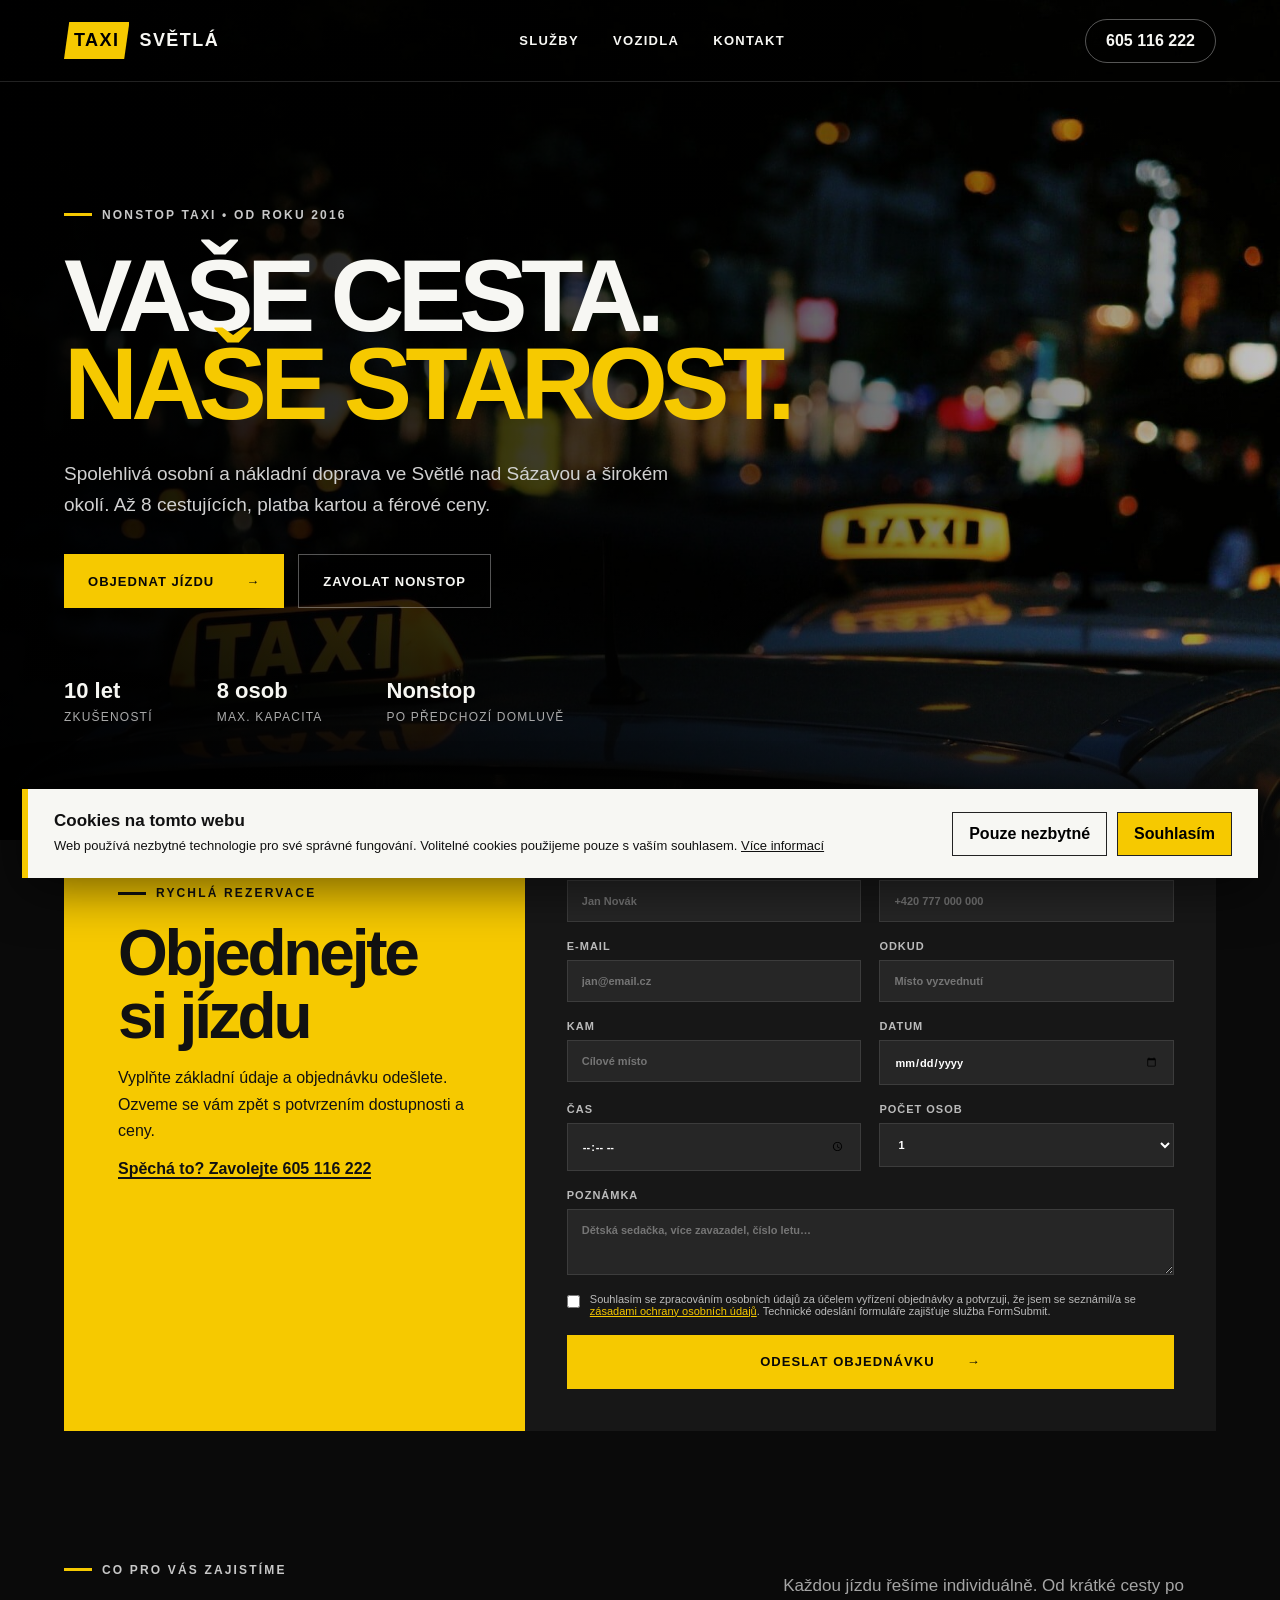
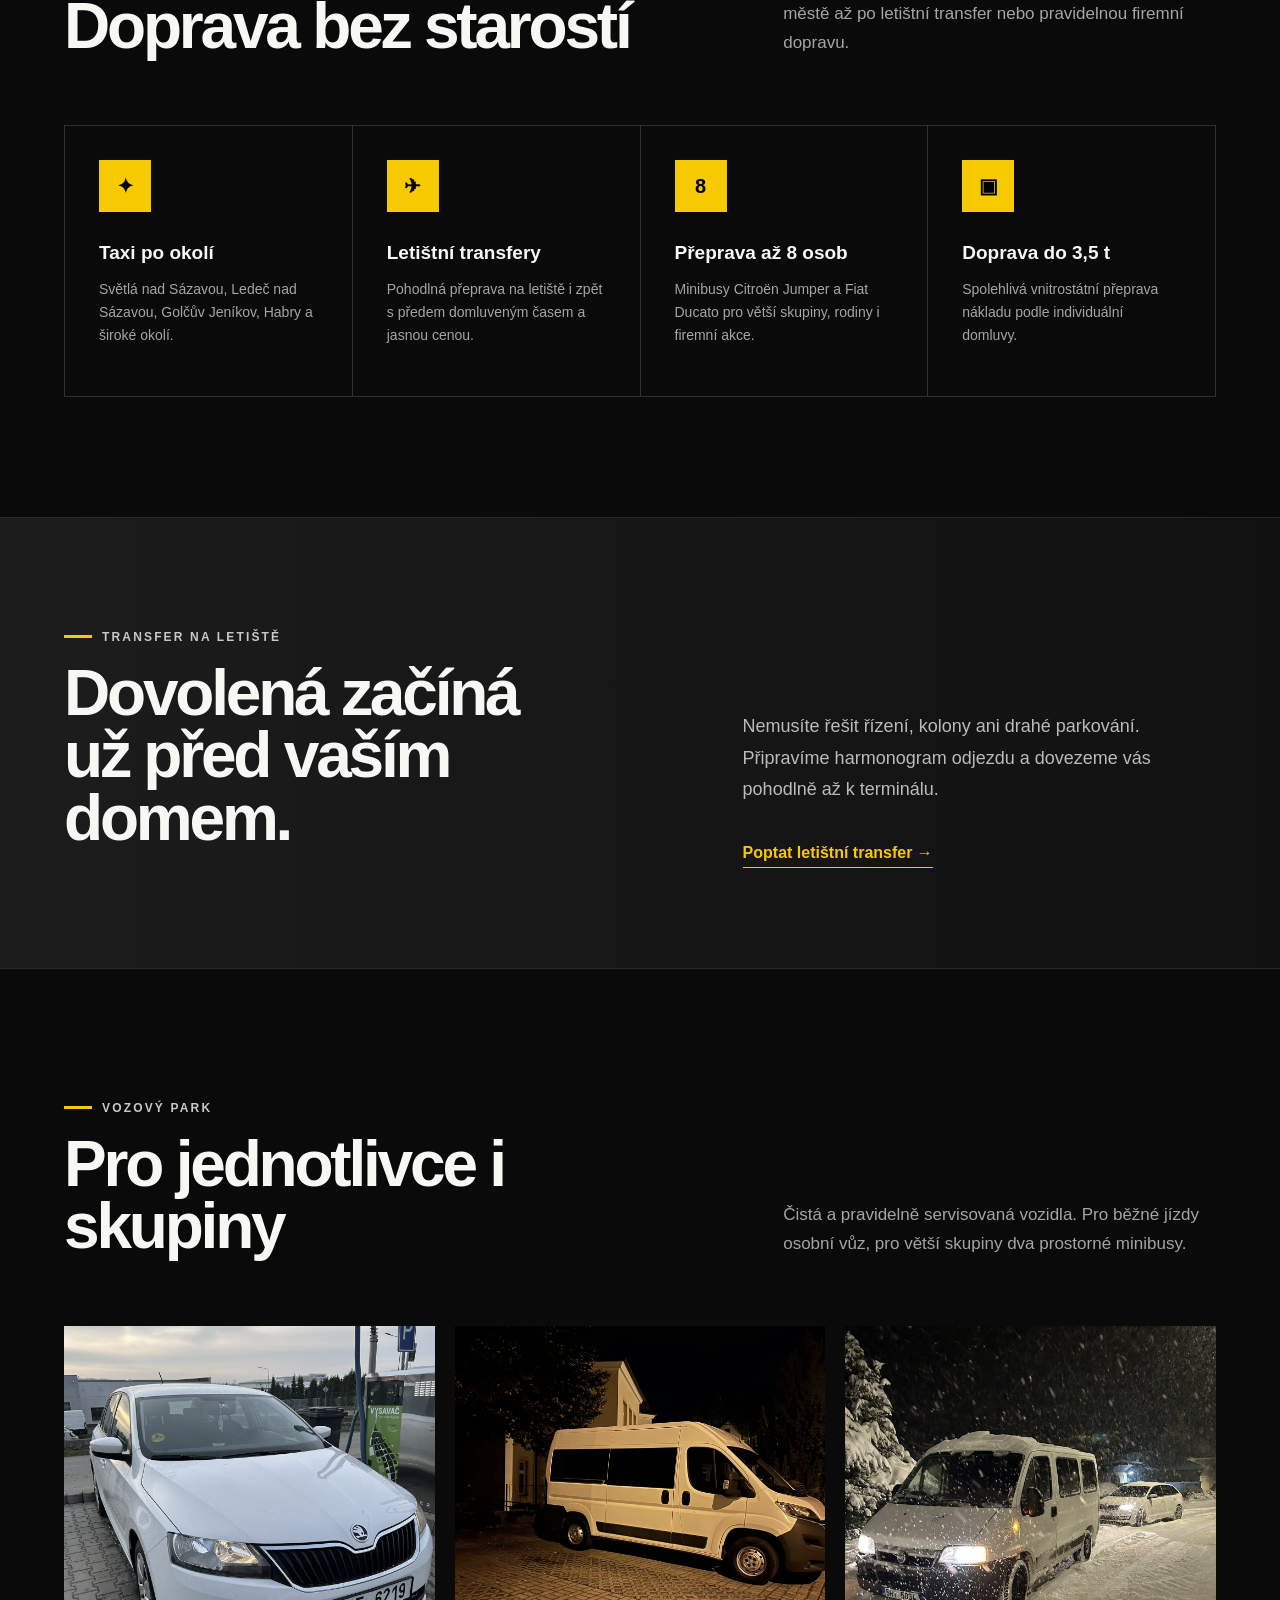
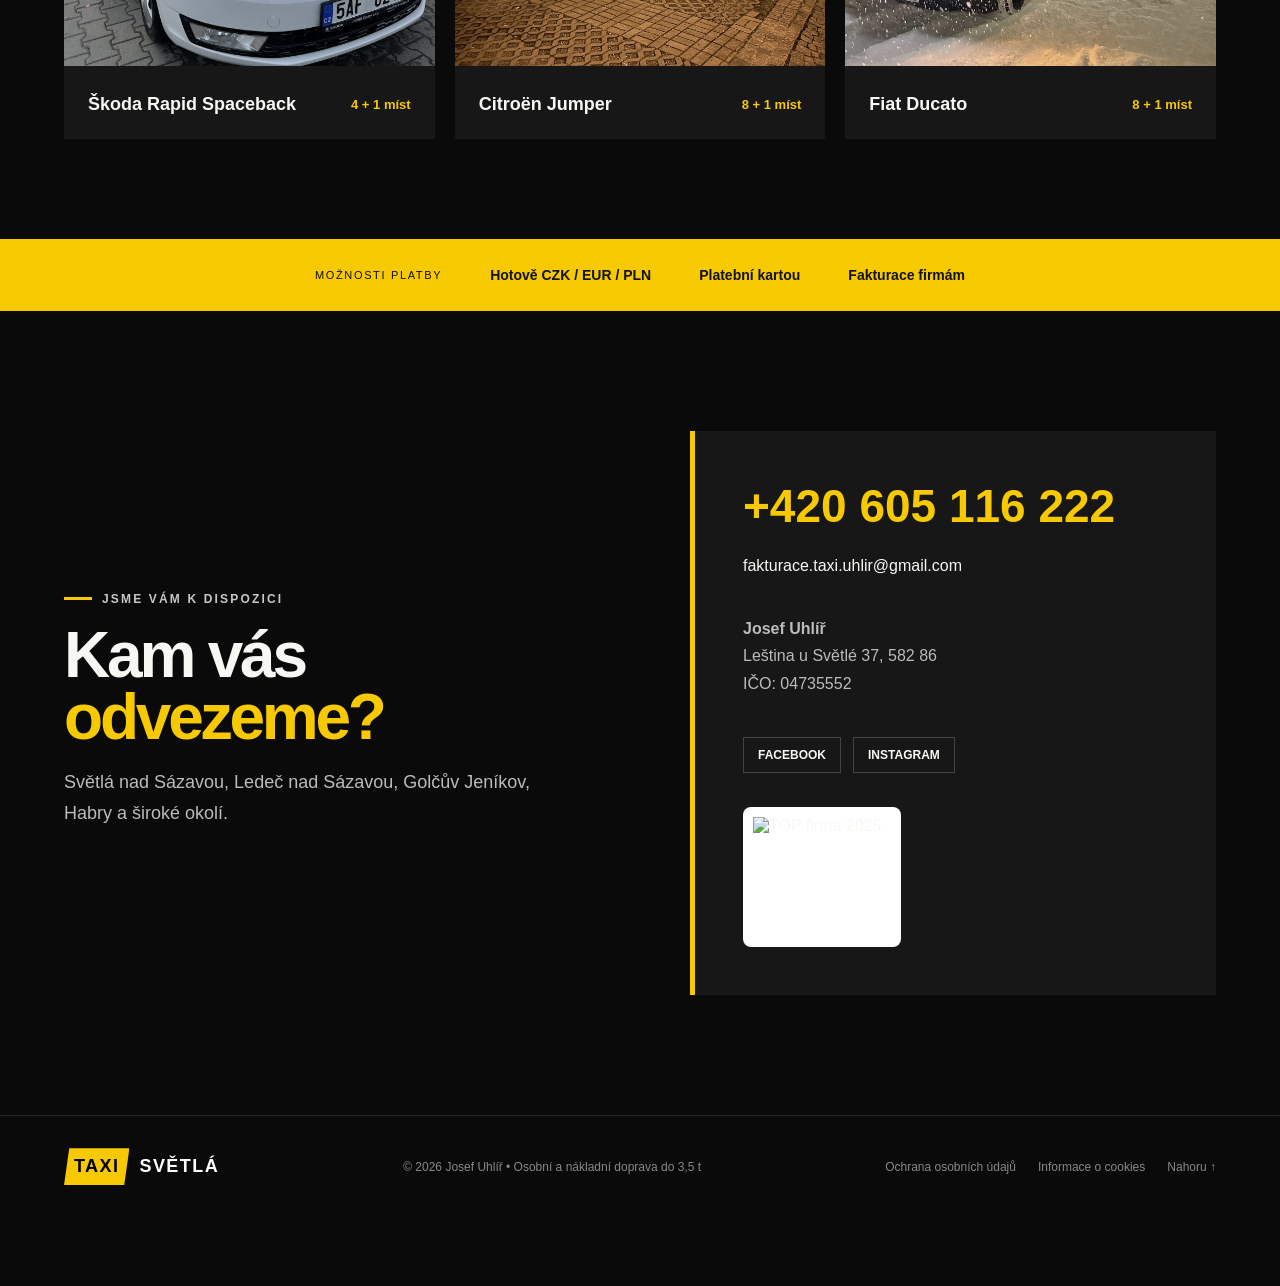
==== commit b26c6946: "Přidat ocenění TOP firma 2025" ====
--- a/index.html
+++ b/index.html
@@ -17,7 +17,7 @@
   <section class="airport-band"><div><p class="eyebrow"><span></span> TRANSFER NA LETIŠTĚ</p><h2>Dovolená začíná<br>už před vaším domem.</h2></div><div><p>Nemusíte řešit řízení, kolony ani drahé parkování. Připravíme harmonogram odjezdu a dovezeme vás pohodlně až k terminálu.</p><a class="text-link" href="#objednat">Poptat letištní transfer →</a></div></section>
   <section class="section fleet" id="vozidla"><div class="section-heading"><div><p class="eyebrow"><span></span> VOZOVÝ PARK</p><h2>Pro jednotlivce i skupiny</h2></div><p>Čistá a pravidelně servisovaná vozidla. Pro běžné jízdy osobní vůz, pro větší skupiny dva prostorné minibusy.</p></div><div class="fleet-grid"><article><img src="images/vehicle-5.jpg" alt="Škoda Rapid Spaceback"><div><h3>Škoda Rapid Spaceback</h3><span>4 + 1 míst</span></div></article><article><img src="images/vehicle-1.jpg" alt="Citroën Jumper"><div><h3>Citroën Jumper</h3><span>8 + 1 míst</span></div></article><article><img src="images/vehicle-4.jpg" alt="Fiat Ducato"><div><h3>Fiat Ducato</h3><span>8 + 1 míst</span></div></article></div></section>
   <section class="payments"><span>Možnosti platby</span><strong>Hotově CZK / EUR / PLN</strong><strong>Platební kartou</strong><strong>Fakturace firmám</strong></section>
-  <section class="contact" id="kontakt"><div><p class="eyebrow"><span></span> JSME VÁM K DISPOZICI</p><h2>Kam vás<br><em>odvezeme?</em></h2><p class="contact-copy">Světlá nad Sázavou, Ledeč nad Sázavou, Golčův Jeníkov, Habry a široké okolí.</p></div><div class="contact-card"><a class="big-phone" href="tel:+420605116222">+420 605 116 222</a><a href="mailto:fakturace.taxi.uhlir@gmail.com">fakturace.taxi.uhlir@gmail.com</a><p><strong>Josef Uhlíř</strong><br>Leština u Světlé 37, 582 86<br>IČO: 04735552</p><div class="socials"><a href="https://www.facebook.com/taxi.vysocina/" target="_blank" rel="noreferrer">Facebook</a><a href="https://www.instagram.com/nej.taxi/" target="_blank" rel="noreferrer">Instagram</a></div></div></section>
+  <section class="contact" id="kontakt"><div><p class="eyebrow"><span></span> JSME VÁM K DISPOZICI</p><h2>Kam vás<br><em>odvezeme?</em></h2><p class="contact-copy">Světlá nad Sázavou, Ledeč nad Sázavou, Golčův Jeníkov, Habry a široké okolí.</p></div><div class="contact-card"><a class="big-phone" href="tel:+420605116222">+420 605 116 222</a><a href="mailto:fakturace.taxi.uhlir@gmail.com">fakturace.taxi.uhlir@gmail.com</a><p><strong>Josef Uhlíř</strong><br>Leština u Světlé 37, 582 86<br>IČO: 04735552</p><div class="socials"><a href="https://www.facebook.com/taxi.vysocina/" target="_blank" rel="noreferrer">Facebook</a><a href="https://www.instagram.com/nej.taxi/" target="_blank" rel="noreferrer">Instagram</a></div><a class="top-firma" href="https://www.firmy.cz/detail/13212497-taxi-josef-uhlir-svetla-nad-sazavou.html" target="_blank" rel="noopener"><img width="138" height="120" src="https://www.firmy.cz/top-firma/2025.svg" alt="TOP firma 2025"></a></div></section>
 </main>
 <footer><div class="brand"><span class="brand-mark">TAXI</span><span>SVĚTLÁ</span></div><p>© 2026 Josef Uhlíř • Osobní a nákladní doprava do 3,5 t</p><div class="footer-links"><a href="https://docs.google.com/document/d/1Jdb0YpzjIGGWx3XUp6pt6xvga-RxMo_zxianE8-rR-A/edit?tab=t.0#heading=h.cfyzyocab2c8" target="_blank" rel="noreferrer">Ochrana osobních údajů</a><a href="cookies.html">Informace o cookies</a><a href="#top">Nahoru ↑</a></div></footer><a class="mobile-call" href="tel:+420605116222">Zavolat taxi • 605 116 222</a>
 <aside class="cookie-bar" id="cookie-bar" aria-label="Nastavení cookies"><div><strong>Cookies na tomto webu</strong><p>Web používá nezbytné technologie pro své správné fungování. Volitelné cookies použijeme pouze s vaším souhlasem. <a href="cookies.html">Více informací</a></p></div><div class="cookie-actions"><button id="cookies-essential" type="button">Pouze nezbytné</button><button id="cookies-accept" type="button">Souhlasím</button></div></aside>
--- a/styles.css
+++ b/styles.css
@@ -12,3 +12,4 @@
 @media(max-width:600px){.topbar{height:70px}.phone-pill{display:none}.brand{font-size:14px}.hero{min-height:720px}.hero-overlay{background:linear-gradient(90deg,rgba(0,0,0,.93),rgba(0,0,0,.5)),linear-gradient(0deg,#0a0a0a,transparent 40%)}h1{font-size:54px}.hero-copy{font-size:16px}.hero-actions{flex-direction:column;align-items:stretch}.hero-facts{margin-top:42px;display:grid;grid-template-columns:1fr 1fr}.hero-facts div:last-child{display:none}.booking-wrap{width:100%;margin:0}.booking-form{grid-template-columns:1fr;padding:28px 20px}.booking-form label{grid-column:1/-1}.section{padding:80px 0}.section-heading{gap:10px}.service-grid{grid-template-columns:1fr}.service-grid article{min-height:auto}.airport-band{padding-top:70px;padding-bottom:70px}.fleet-grid img{height:300px}.payments{justify-content:flex-start}.contact{padding:80px 0}.contact-card{padding:28px 22px}.big-phone{font-size:27px}footer{padding-bottom:90px;align-items:flex-start;gap:20px;flex-direction:column}.mobile-call{display:block;position:fixed;z-index:30;bottom:12px;left:12px;right:12px;text-align:center;background:var(--yellow);color:#000;padding:16px;font-size:13px;font-weight:900;text-transform:uppercase;box-shadow:0 8px 28px #000}}
 
 .booking-form .honeypot{display:none}.consent a{color:var(--yellow);text-decoration:underline}.footer-links{display:flex;gap:22px}.footer-links a:hover{color:white}.cookie-bar{position:fixed;z-index:50;left:22px;right:22px;bottom:22px;background:#f7f7f3;color:#111;border-left:6px solid var(--yellow);box-shadow:0 12px 50px #0008;padding:22px 26px;display:flex;align-items:center;justify-content:space-between;gap:28px}.cookie-bar[hidden]{display:none}.cookie-bar strong{font-size:17px}.cookie-bar p{margin:6px 0 0;line-height:1.45;font-size:13px}.cookie-bar p a{text-decoration:underline}.cookie-actions{display:flex;gap:10px;flex-shrink:0}.cookie-actions button{border:1px solid #222;background:transparent;padding:12px 16px;font-weight:800;cursor:pointer}.cookie-actions button:last-child{background:var(--yellow)}.legal-page{width:min(850px,90vw);margin:0 auto;padding:60px 0 100px}.legal-page>.brand{margin-bottom:80px}.legal-page h1{font-size:clamp(50px,8vw,90px)}.legal-page h2{font-size:26px;margin-top:40px}.legal-page p{color:#bbb;line-height:1.75;font-size:16px}.legal-page .button{margin-top:30px}.thank-you{min-height:100vh;display:flex;flex-direction:column;align-items:flex-start;justify-content:center}.thank-you>.brand{position:absolute;top:50px}@media(max-width:700px){.cookie-bar{left:10px;right:10px;bottom:80px;align-items:stretch;flex-direction:column}.cookie-actions{display:grid;grid-template-columns:1fr 1fr}.footer-links{flex-direction:column}.legal-page>.brand{margin-bottom:55px}}
+.top-firma{margin-top:10px;display:inline-flex;padding:10px;background:#fff;border-radius:8px;transition:transform .2s}.top-firma:hover{transform:translateY(-2px)}.top-firma img{display:block;width:138px;height:120px}
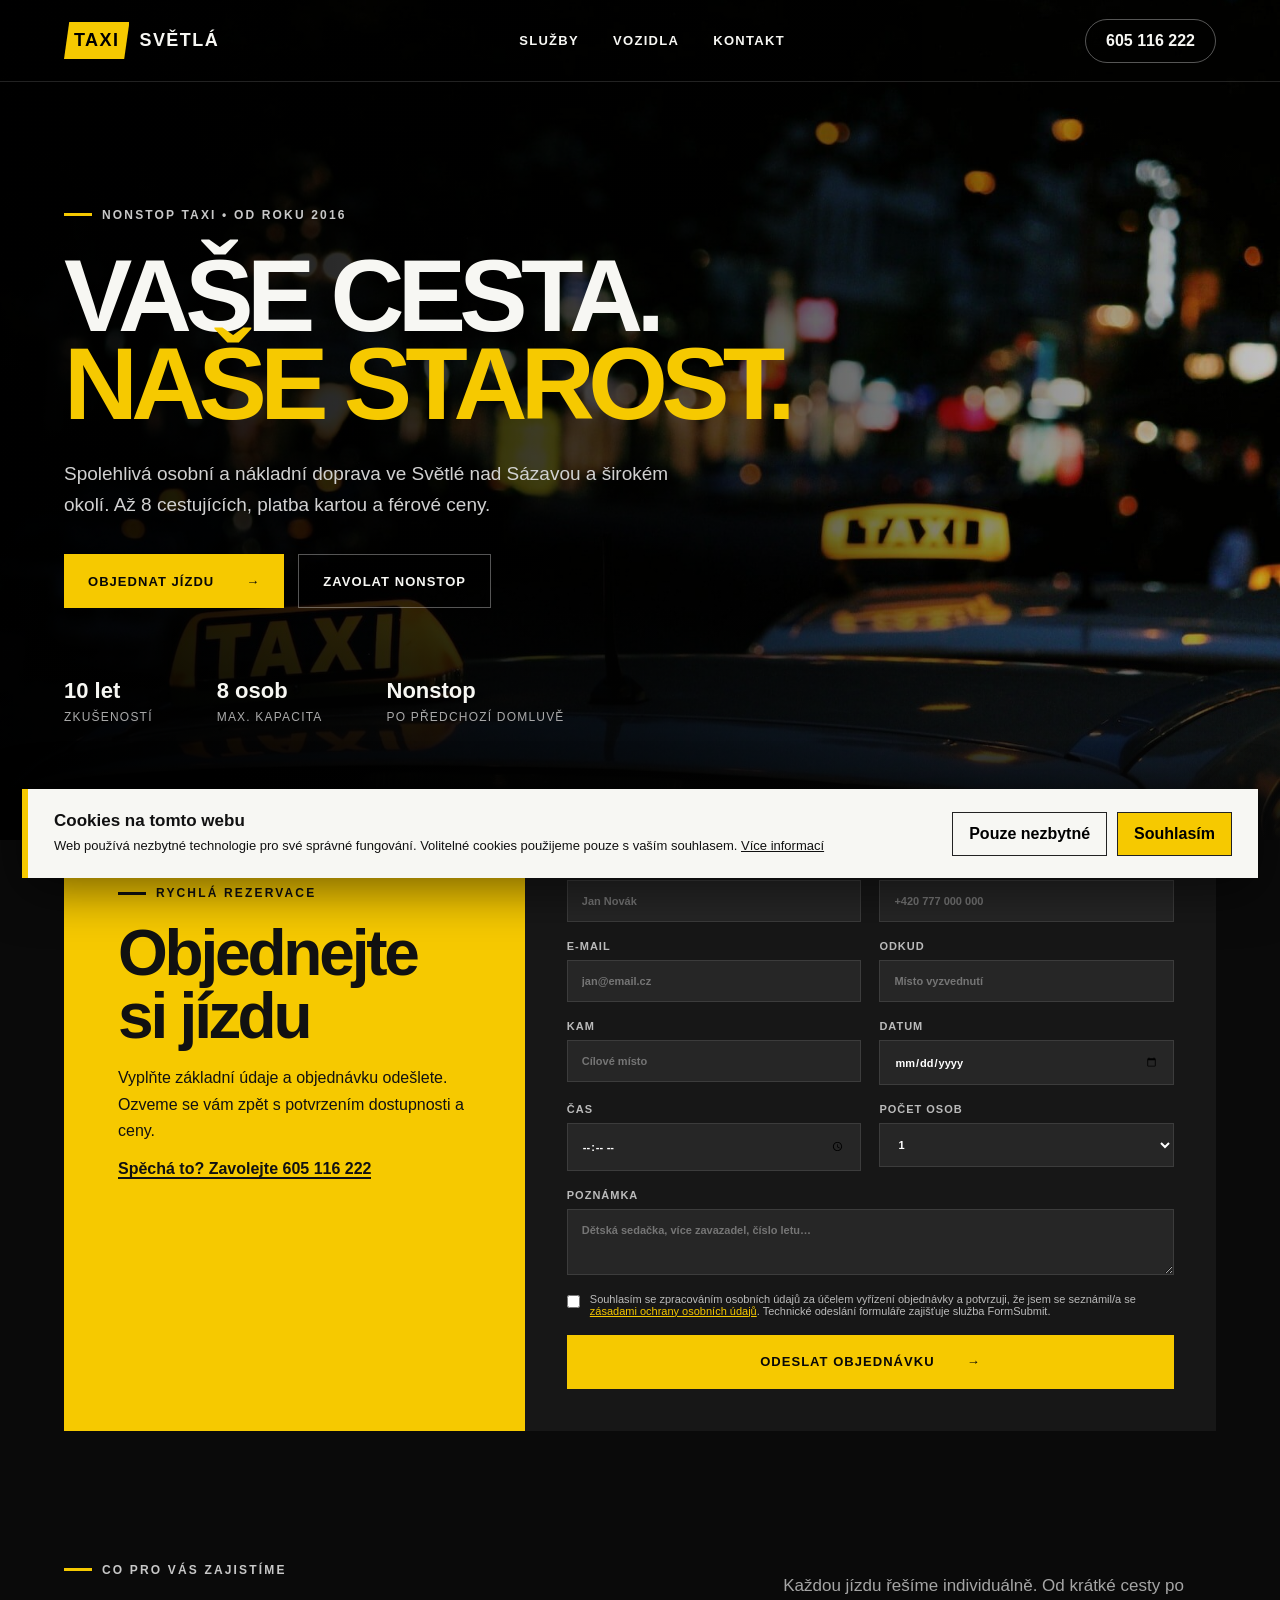
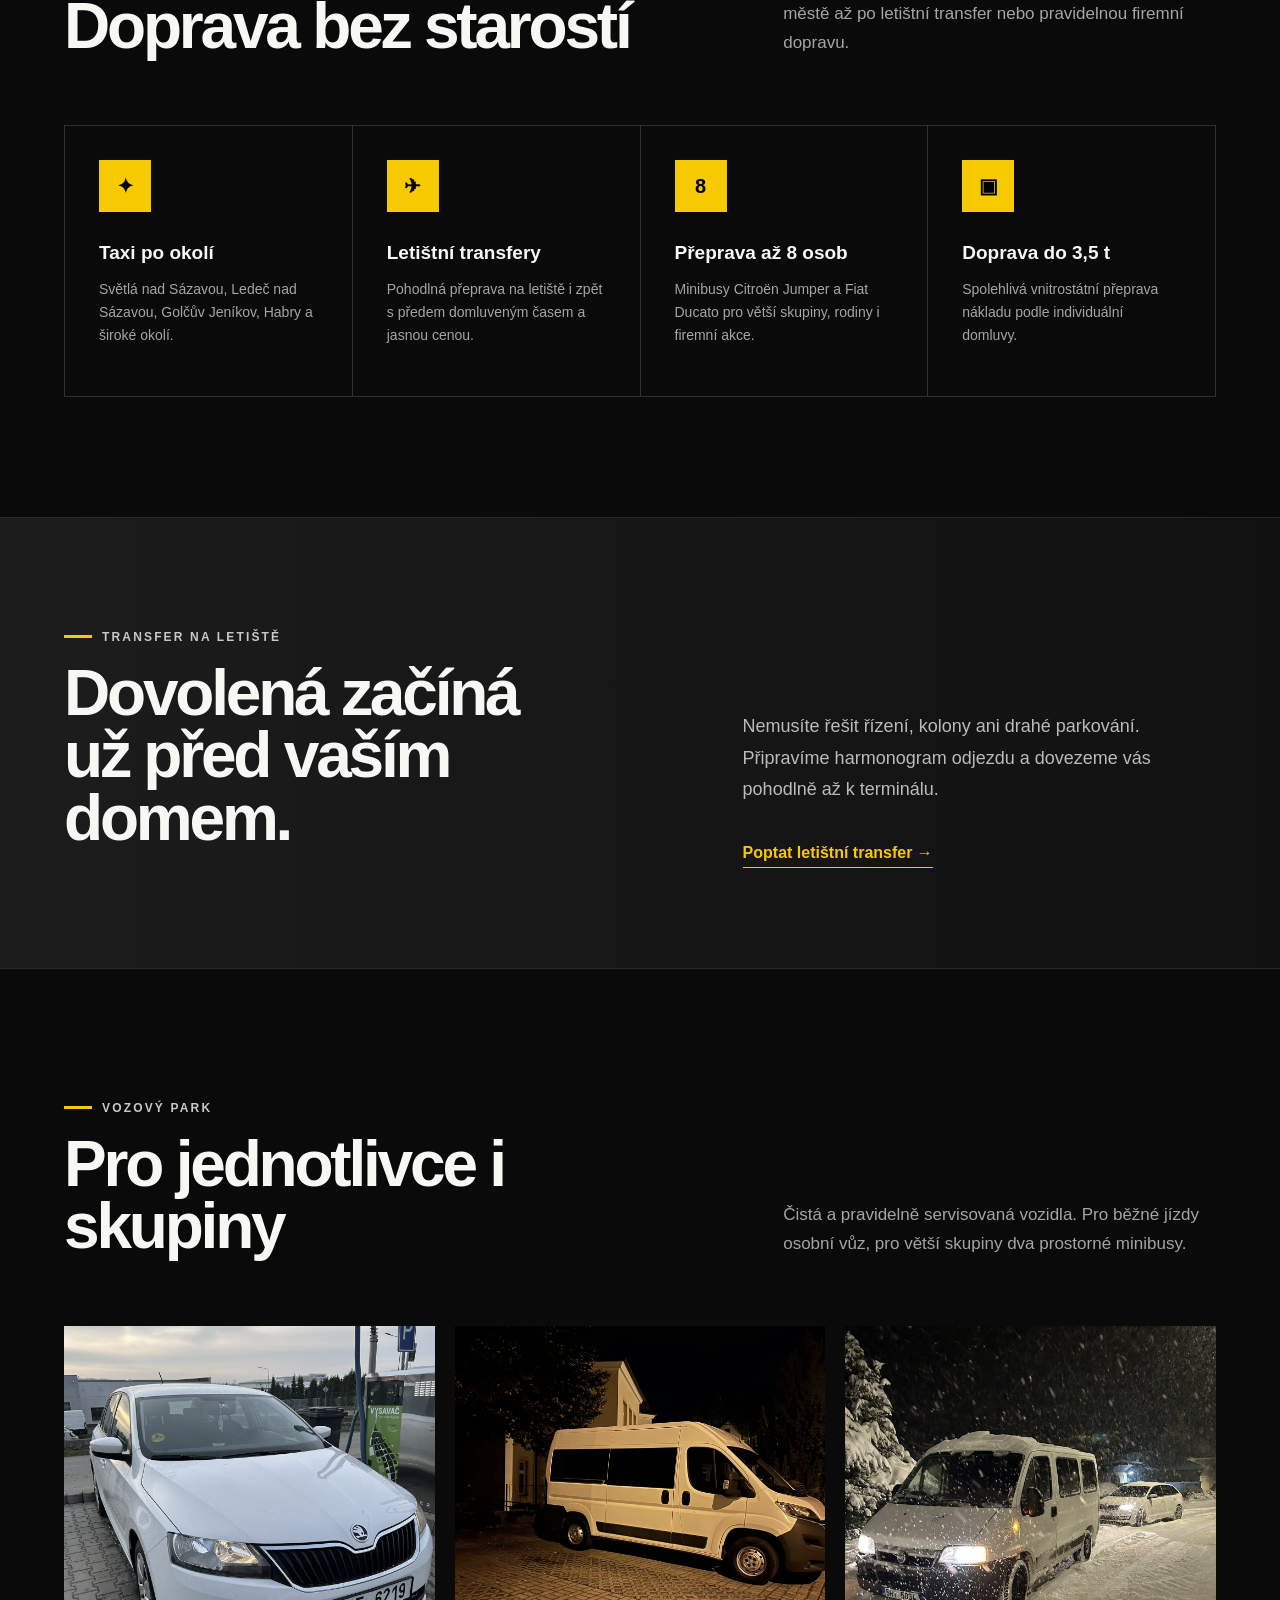
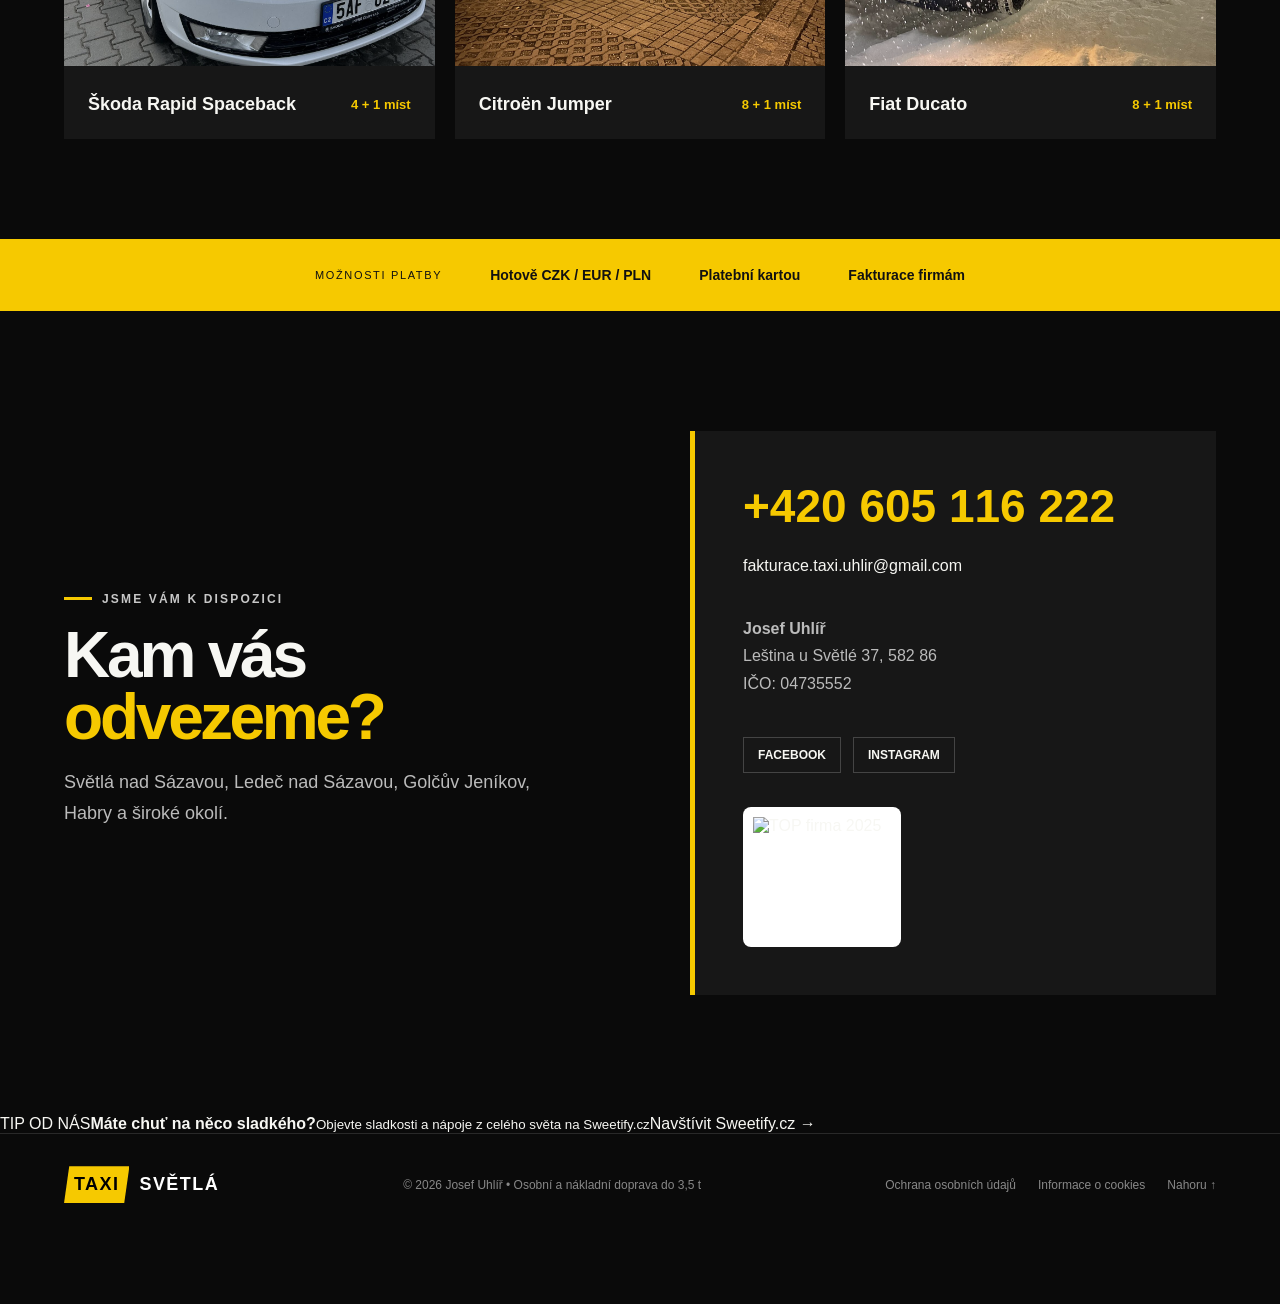
==== commit 3ec884e1: "Přidat reklamu na Sweetify.cz do patičky" ====
--- a/index.html
+++ b/index.html
@@ -19,6 +19,7 @@
   <section class="payments"><span>Možnosti platby</span><strong>Hotově CZK / EUR / PLN</strong><strong>Platební kartou</strong><strong>Fakturace firmám</strong></section>
   <section class="contact" id="kontakt"><div><p class="eyebrow"><span></span> JSME VÁM K DISPOZICI</p><h2>Kam vás<br><em>odvezeme?</em></h2><p class="contact-copy">Světlá nad Sázavou, Ledeč nad Sázavou, Golčův Jeníkov, Habry a široké okolí.</p></div><div class="contact-card"><a class="big-phone" href="tel:+420605116222">+420 605 116 222</a><a href="mailto:fakturace.taxi.uhlir@gmail.com">fakturace.taxi.uhlir@gmail.com</a><p><strong>Josef Uhlíř</strong><br>Leština u Světlé 37, 582 86<br>IČO: 04735552</p><div class="socials"><a href="https://www.facebook.com/taxi.vysocina/" target="_blank" rel="noreferrer">Facebook</a><a href="https://www.instagram.com/nej.taxi/" target="_blank" rel="noreferrer">Instagram</a></div><a class="top-firma" href="https://www.firmy.cz/detail/13212497-taxi-josef-uhlir-svetla-nad-sazavou.html" target="_blank" rel="noopener"><img width="138" height="120" src="https://www.firmy.cz/top-firma/2025.svg" alt="TOP firma 2025"></a></div></section>
 </main>
+<a class="sweetify-promo" href="https://sweetify.cz/" target="_blank" rel="noopener"><span class="sweetify-kicker">TIP OD NÁS</span><span class="sweetify-copy"><strong>Máte chuť na něco sladkého?</strong><small>Objevte sladkosti a nápoje z celého světa na Sweetify.cz</small></span><span class="sweetify-cta">Navštívit Sweetify.cz →</span></a>
 <footer><div class="brand"><span class="brand-mark">TAXI</span><span>SVĚTLÁ</span></div><p>© 2026 Josef Uhlíř • Osobní a nákladní doprava do 3,5 t</p><div class="footer-links"><a href="https://docs.google.com/document/d/1Jdb0YpzjIGGWx3XUp6pt6xvga-RxMo_zxianE8-rR-A/edit?tab=t.0#heading=h.cfyzyocab2c8" target="_blank" rel="noreferrer">Ochrana osobních údajů</a><a href="cookies.html">Informace o cookies</a><a href="#top">Nahoru ↑</a></div></footer><a class="mobile-call" href="tel:+420605116222">Zavolat taxi • 605 116 222</a>
 <aside class="cookie-bar" id="cookie-bar" aria-label="Nastavení cookies"><div><strong>Cookies na tomto webu</strong><p>Web používá nezbytné technologie pro své správné fungování. Volitelné cookies použijeme pouze s vaším souhlasem. <a href="cookies.html">Více informací</a></p></div><div class="cookie-actions"><button id="cookies-essential" type="button">Pouze nezbytné</button><button id="cookies-accept" type="button">Souhlasím</button></div></aside>
 <script src="script.js"></script>
